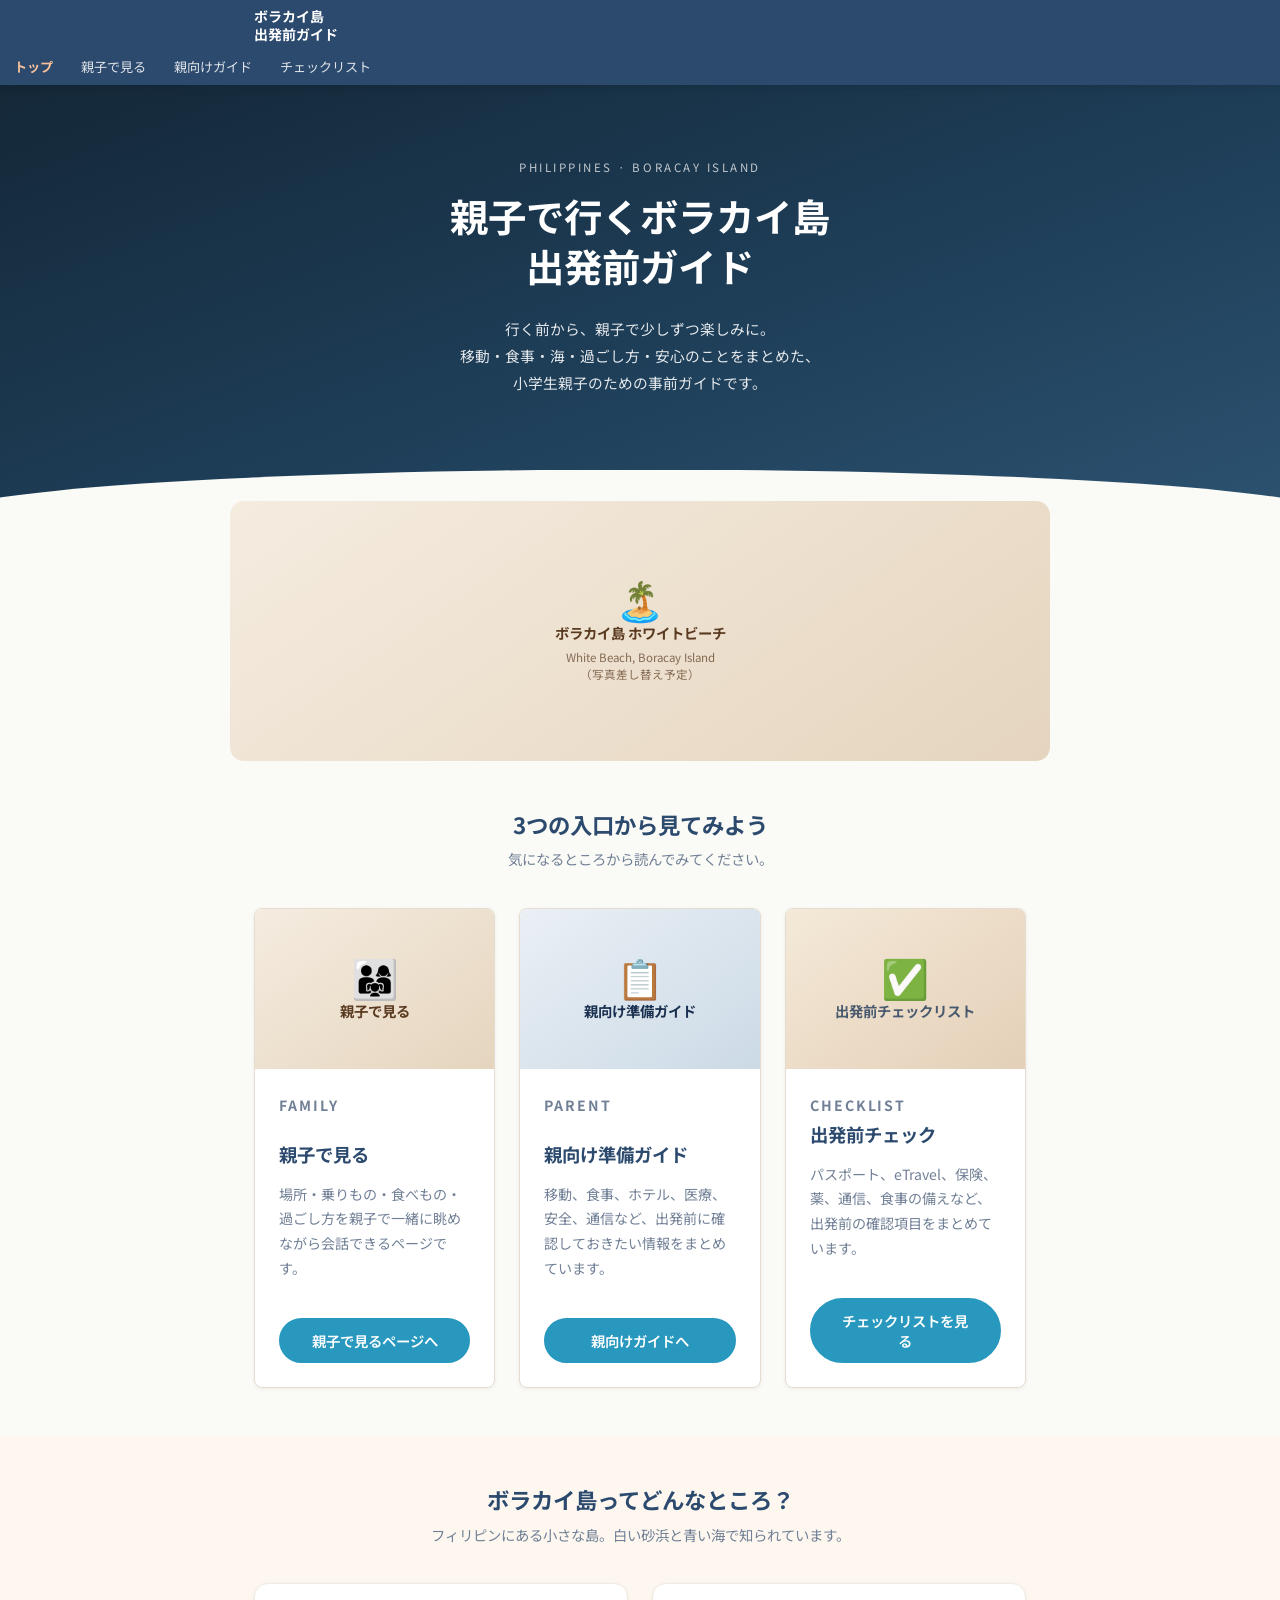
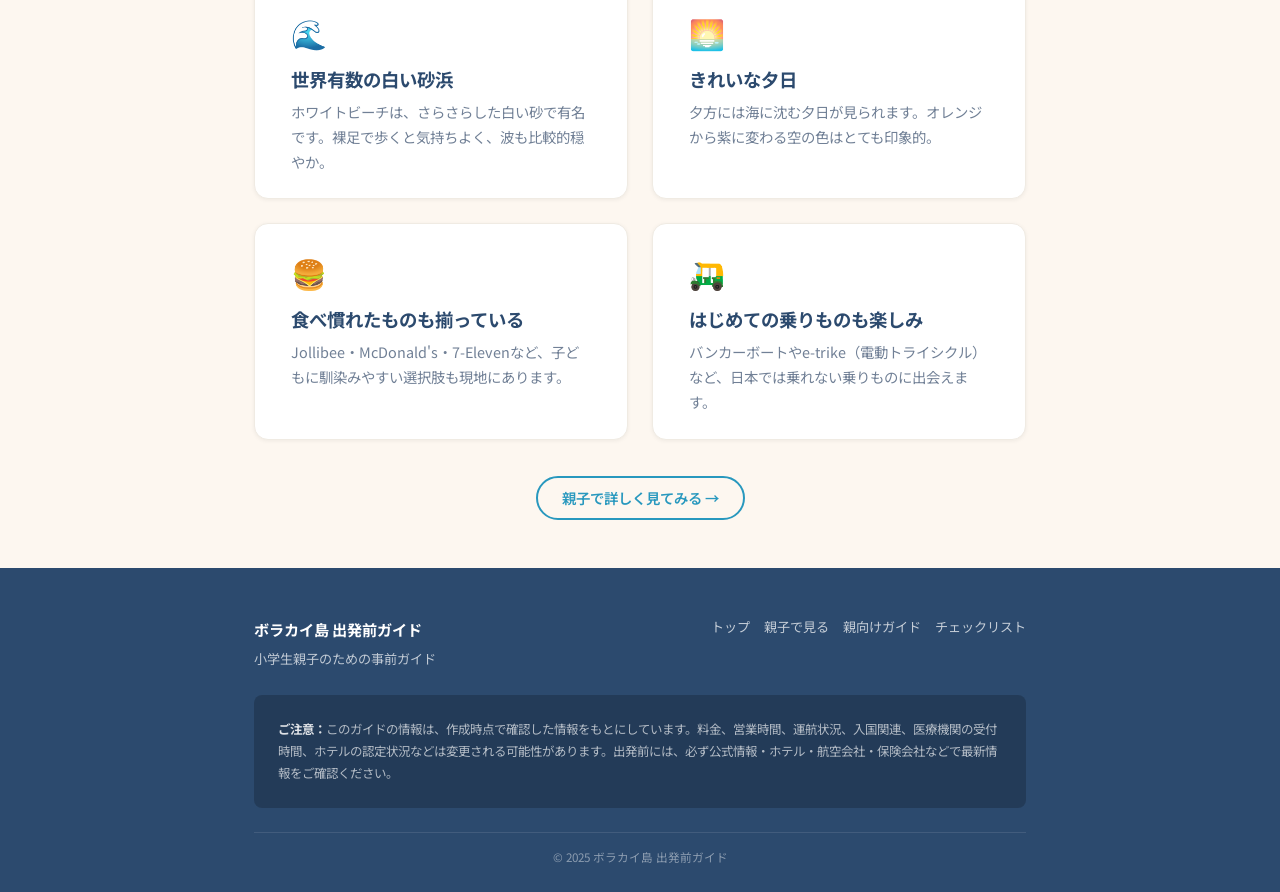
==== renkei/index.html @ a68156aa "Add files via upload" ====
<!DOCTYPE html>
<html lang="ja">
<head>
  <meta charset="UTF-8">
  <meta name="viewport" content="width=device-width, initial-scale=1.0">
  <title>親子で行くボラカイ島 出発前ガイド</title>
  <meta name="description" content="小学生親子のためのボラカイ島出発前ガイド。移動・食事・海・過ごし方・安心のことをまとめました。">
  <link rel="preconnect" href="https://fonts.googleapis.com">
  <link rel="preconnect" href="https://fonts.gstatic.com" crossorigin>
  <link href="https://fonts.googleapis.com/css2?family=Noto+Sans+JP:wght@400;500;700&display=swap" rel="stylesheet">
  <link rel="stylesheet" href="assets/css/style.css">
</head>
<body>

<header class="site-header">
  <div class="container">
    <a href="index.html" class="site-logo">ボラカイ島<br>出発前ガイド</a>
    <button class="nav-toggle" id="navToggle" aria-label="メニューを開く">
      <span></span><span></span><span></span>
    </button>
  </div>
  <nav class="site-nav" id="siteNav">
    <ul>
      <li><a href="index.html">トップ</a></li>
      <li><a href="family-guide.html">親子で見る</a></li>
      <li><a href="parent-guide.html">親向けガイド</a></li>
      <li><a href="checklist.html">チェックリスト</a></li>
    </ul>
  </nav>
</header>

<!-- ヒーロー -->
<section class="hero">
  <div class="container">
    <p class="hero-label">Philippines · Boracay Island</p>
    <h1>親子で行くボラカイ島<br>出発前ガイド</h1>
    <p class="hero-sub">
      行く前から、親子で少しずつ楽しみに。<br>
      移動・食事・海・過ごし方・安心のことをまとめた、<br>
      小学生親子のための事前ガイドです。
    </p>
  </div>
</section>

<!-- ヒーロー画像 -->
<div style="background: var(--ivory); padding: 0 var(--sp-md);">
  <div class="container" style="padding: 0; margin-top: -16px;">
    <div class="img-ph img-ph-hero ph-beach" role="img" aria-label="ボラカイ島 ホワイトビーチの全景写真">
      <div class="img-ph-inner">
        <span class="img-ph-icon">🏝️</span>
        <span class="img-ph-name">ボラカイ島 ホワイトビーチ</span>
        <span class="img-ph-note">White Beach, Boracay Island<br>（写真差し替え予定）</span>
      </div>
    </div>
  </div>
</div>

<!-- 3つの入口 -->
<section class="section" style="background: var(--ivory);">
  <div class="container">
    <div style="text-align: center; margin-bottom: var(--sp-lg);">
      <h2 style="color: var(--navy);">3つの入口から見てみよう</h2>
      <p style="color: var(--text-light); font-size: 0.9rem; margin-top: 0.4rem;">気になるところから読んでみてください。</p>
    </div>

    <div class="card-grid grid-3">

      <article class="entry-card">
        <div class="entry-card-img">
          <div class="img-ph img-ph-card ph-beach" role="img" aria-label="親子で海を眺めるイメージ">
            <div class="img-ph-inner">
              <span class="img-ph-icon">👨‍👩‍👧</span>
              <span class="img-ph-name">親子で見る</span>
            </div>
          </div>
        </div>
        <div class="entry-card-body">
          <p class="entry-card-label">Family</p>
          <h2>親子で見る</h2>
          <p>場所・乗りもの・食べもの・過ごし方を親子で一緒に眺めながら会話できるページです。</p>
          <a href="family-guide.html" class="btn btn-primary mt-md">親子で見るページへ</a>
        </div>
      </article>

      <article class="entry-card">
        <div class="entry-card-img">
          <div class="img-ph img-ph-card ph-hotel" role="img" aria-label="準備をする親のイメージ">
            <div class="img-ph-inner">
              <span class="img-ph-icon">📋</span>
              <span class="img-ph-name">親向け準備ガイド</span>
            </div>
          </div>
        </div>
        <div class="entry-card-body">
          <p class="entry-card-label">Parent</p>
          <h2>親向け準備ガイド</h2>
          <p>移動、食事、ホテル、医療、安全、通信など、出発前に確認しておきたい情報をまとめています。</p>
          <a href="parent-guide.html" class="btn btn-primary mt-md">親向けガイドへ</a>
        </div>
      </article>

      <article class="entry-card">
        <div class="entry-card-img">
          <div class="img-ph img-ph-card ph-neutral" role="img" aria-label="チェックリストのイメージ">
            <div class="img-ph-inner">
              <span class="img-ph-icon">✅</span>
              <span class="img-ph-name">出発前チェックリスト</span>
            </div>
          </div>
        </div>
        <div class="entry-card-body">
          <p class="entry-card-label">Checklist</p>
          <h2>出発前チェック</h2>
          <p>パスポート、eTravel、保険、薬、通信、食事の備えなど、出発前の確認項目をまとめています。</p>
          <a href="checklist.html" class="btn btn-primary mt-md">チェックリストを見る</a>
        </div>
      </article>

    </div>
  </div>
</section>

<!-- ボラカイ島について -->
<section class="section" style="background: var(--sand-light);">
  <div class="container">
    <div style="text-align: center; margin-bottom: var(--sp-lg);">
      <h2 style="color: var(--navy);">ボラカイ島ってどんなところ？</h2>
      <p style="color: var(--text-light); font-size: 0.9rem; margin-top: 0.4rem;">フィリピンにある小さな島。白い砂浜と青い海で知られています。</p>
    </div>

    <div class="card-grid grid-2">
      <div class="info-card">
        <span style="font-size:1.8rem; margin-bottom:0.5rem; display:block;">🌊</span>
        <h3>世界有数の白い砂浜</h3>
        <p>ホワイトビーチは、さらさらした白い砂で有名です。裸足で歩くと気持ちよく、波も比較的穏やか。</p>
      </div>
      <div class="info-card">
        <span style="font-size:1.8rem; margin-bottom:0.5rem; display:block;">🌅</span>
        <h3>きれいな夕日</h3>
        <p>夕方には海に沈む夕日が見られます。オレンジから紫に変わる空の色はとても印象的。</p>
      </div>
      <div class="info-card">
        <span style="font-size:1.8rem; margin-bottom:0.5rem; display:block;">🍔</span>
        <h3>食べ慣れたものも揃っている</h3>
        <p>Jollibee・McDonald's・7-Elevenなど、子どもに馴染みやすい選択肢も現地にあります。</p>
      </div>
      <div class="info-card">
        <span style="font-size:1.8rem; margin-bottom:0.5rem; display:block;">🛺</span>
        <h3>はじめての乗りものも楽しみ</h3>
        <p>バンカーボートやe-trike（電動トライシクル）など、日本では乗れない乗りものに出会えます。</p>
      </div>
    </div>

    <div class="text-center mt-lg">
      <a href="family-guide.html" class="btn btn-outline">親子で詳しく見てみる →</a>
    </div>
  </div>
</section>

<footer class="site-footer">
  <div class="container">
    <div class="footer-inner">
      <div>
        <p class="footer-logo">ボラカイ島 出発前ガイド</p>
        <p>小学生親子のための事前ガイド</p>
      </div>
      <nav class="footer-nav">
        <ul>
          <li><a href="index.html">トップ</a></li>
          <li><a href="family-guide.html">親子で見る</a></li>
          <li><a href="parent-guide.html">親向けガイド</a></li>
          <li><a href="checklist.html">チェックリスト</a></li>
        </ul>
      </nav>
    </div>
    <div class="footer-notice">
      <strong>ご注意：</strong>このガイドの情報は、作成時点で確認した情報をもとにしています。料金、営業時間、運航状況、入国関連、医療機関の受付時間、ホテルの認定状況などは変更される可能性があります。出発前には、必ず公式情報・ホテル・航空会社・保険会社などで最新情報をご確認ください。
    </div>
    <div class="footer-copyright"><p>&copy; 2025 ボラカイ島 出発前ガイド</p></div>
  </div>
</footer>

<button class="back-to-top" id="backToTop" aria-label="ページの先頭へ戻る">↑</button>
<script src="assets/js/main.js"></script>
</body>
</html>
---- renkei/assets/css/style.css ----
/* ===========================
   CSS Variables
=========================== */
:root {
  --white: #ffffff;
  --ivory: #fafaf6;
  --sand-light: #fdf7f0;
  --sand: #f4e9d8;
  --sand-dark: #e4d0b8;

  /* Ocean & Sky */
  --sky-pale: #eef8fc;
  --sky: #d4edf8;
  --ocean-pale: #c6e6f5;
  --ocean-light: #58b5d4;
  --ocean: #2898be;
  --ocean-deep: #1778a0;

  /* Navy — text / small accents only */
  --navy: #2c4a6e;
  --navy-mid: #3d6090;

  /* Sunset */
  --sunset-pale: #fef5ed;
  --sunset-light: #f8c09a;
  --sunset: #e8895a;
  --sunset-deep: #c96e3a;

  /* Text */
  --text: #1e2c3a;
  --text-mid: #4a5a6e;
  --text-light: #718096;
  --text-muted: #a0adb8;
  --border: #e6ddd0;
  --border-light: #f0ebe3;

  --font: 'Noto Sans JP', 'Hiragino Kaku Gothic ProN', 'Yu Gothic', sans-serif;

  --sp-xs: 0.4rem;
  --sp-sm: 0.875rem;
  --sp-md: 1.5rem;
  --sp-lg: 2.25rem;
  --sp-xl: 3rem;
  --sp-xxl: 4.5rem;

  --r-sm: 8px;
  --r-md: 14px;
  --r-lg: 22px;
  --r-xl: 32px;

  --sh-xs: 0 1px 4px rgba(0,0,0,0.06);
  --sh-sm: 0 2px 12px rgba(0,0,0,0.08);
  --sh-md: 0 4px 22px rgba(0,0,0,0.10);
  --sh-lg: 0 8px 32px rgba(0,0,0,0.12);

  --max: 820px;

  /* ── 旧変数名との互換エイリアス ── */
  --color-navy: var(--navy);
  --color-ocean: var(--ocean);
  --color-text-light: var(--text-light);
  --color-text-muted: var(--text-muted);
  --space-xs: var(--sp-xs);
  --space-sm: var(--sp-sm);
  --space-md: var(--sp-md);
  --space-lg: var(--sp-lg);
  --space-xl: var(--sp-xl);
  --space-xxl: var(--sp-xxl);
}

/* ===========================
   Reset & Base
=========================== */
*, *::before, *::after { box-sizing: border-box; margin: 0; padding: 0; }
html { scroll-behavior: smooth; }
body {
  font-family: var(--font);
  font-size: 16px;
  line-height: 1.75;
  color: var(--text);
  background: var(--ivory);
  -webkit-text-size-adjust: 100%;
}
img { max-width: 100%; height: auto; display: block; }
a { color: var(--ocean); text-decoration: none; }
a:hover { color: var(--navy); text-decoration: underline; }
ul { list-style: none; }
h1, h2, h3, h4 { line-height: 1.4; font-weight: 700; }
h1 { font-size: 1.8rem; }
h2 { font-size: 1.4rem; }
h3 { font-size: 1.15rem; }
h4 { font-size: 1rem; }
p { margin-bottom: var(--sp-sm); }
p:last-child { margin-bottom: 0; }

/* ===========================
   Layout
=========================== */
.container { max-width: var(--max); margin: 0 auto; padding: 0 var(--sp-md); }
.section { padding: var(--sp-xl) 0; }

/* ===========================
   Header / Nav
=========================== */
.site-header {
  background: var(--navy);
  position: sticky;
  top: 0;
  z-index: 100;
  box-shadow: 0 2px 10px rgba(0,0,0,0.12);
}
.site-header .container {
  display: flex;
  align-items: center;
  justify-content: space-between;
  padding-top: 0.45rem;
  padding-bottom: 0.45rem;
}
.site-logo {
  font-size: 0.875rem;
  font-weight: 700;
  color: var(--white);
  line-height: 1.3;
}
.site-logo:hover { color: var(--sunset-light); text-decoration: none; }

.nav-toggle {
  display: flex;
  flex-direction: column;
  gap: 5px;
  cursor: pointer;
  padding: 4px;
  background: none;
  border: none;
}
.nav-toggle span {
  display: block;
  width: 24px;
  height: 2px;
  background: var(--white);
  transition: all 0.3s;
}
.nav-toggle.active span:nth-child(1) { transform: translateY(7px) rotate(45deg); }
.nav-toggle.active span:nth-child(2) { opacity: 0; }
.nav-toggle.active span:nth-child(3) { transform: translateY(-7px) rotate(-45deg); }

.site-nav { display: none; background: var(--navy); border-top: 1px solid rgba(255,255,255,0.1); }
.site-nav.open { display: block; }
.site-nav ul { padding: 0.5rem 0; }
.site-nav a {
  display: block;
  color: rgba(255,255,255,0.85);
  padding: 0.75rem var(--sp-md);
  font-size: 0.95rem;
  border-bottom: 1px solid rgba(255,255,255,0.06);
  transition: background 0.2s;
}
.site-nav a:hover { background: rgba(255,255,255,0.1); color: var(--white); text-decoration: none; }
.site-nav a.current { color: var(--sunset-light); font-weight: 700; }

@media (min-width: 768px) {
  .nav-toggle { display: none; }
  .site-nav { display: block; border-top: none; background: none; }
  .site-nav ul { display: flex; padding: 0; }
  .site-nav a { padding: 0.35rem var(--sp-sm); border-bottom: none; font-size: 0.82rem; }
}

/* ===========================
   Hero (index)
=========================== */
.hero {
  background: linear-gradient(160deg, #142838 0%, #1e3e58 55%, #2c5270 100%);
  color: var(--white);
  padding: var(--sp-xxl) 0 calc(var(--sp-xxl) + 36px);
  text-align: center;
  position: relative;
  overflow: hidden;
}
.hero::after {
  content: '';
  position: absolute;
  bottom: -1px; left: 0; right: 0;
  height: 48px;
  background: var(--ivory);
  clip-path: ellipse(55% 100% at 50% 100%);
}
.hero-label {
  font-size: 0.72rem;
  letter-spacing: 0.22em;
  opacity: 0.72;
  margin-bottom: var(--sp-sm);
  text-transform: uppercase;
}
.hero h1 { font-size: 1.9rem; margin-bottom: var(--sp-md); line-height: 1.3; }
.hero-sub {
  font-size: 0.92rem;
  opacity: 0.88;
  max-width: 460px;
  margin: 0 auto;
  line-height: 1.85;
}
@media (min-width: 600px) {
  .hero h1 { font-size: 2.4rem; }
  .hero { padding-bottom: calc(var(--sp-xxl) + 48px); }
}

/* ===========================
   Page Hero (inner pages)
=========================== */
.page-hero {
  background: linear-gradient(160deg, #142838 0%, #1e3a54 100%);
  color: var(--white);
  padding: var(--sp-xl) 0 var(--sp-lg);
  text-align: center;
}
.page-hero .breadcrumb {
  font-size: 0.78rem;
  opacity: 0.72;
  margin-bottom: var(--sp-sm);
}
.page-hero .breadcrumb a { color: rgba(255,255,255,0.8); }
.page-hero .breadcrumb a:hover { color: var(--white); text-decoration: none; }
.page-hero .breadcrumb span { margin: 0 0.4rem; }
.page-hero h1 { font-size: 1.55rem; }
.page-hero p { font-size: 0.88rem; opacity: 0.83; margin-top: 0.5rem; }
@media (min-width: 600px) { .page-hero h1 { font-size: 1.9rem; } }

/* ===========================
   Image Placeholders
=========================== */
.img-ph {
  display: flex;
  align-items: center;
  justify-content: center;
  text-align: center;
  border-radius: var(--r-md);
  overflow: hidden;
  width: 100%;
  position: relative;
}
.img-ph-inner {
  display: flex;
  flex-direction: column;
  align-items: center;
  padding: var(--sp-md);
  gap: 0.4rem;
}
.img-ph-icon { font-size: 2.4rem; line-height: 1; display: block; }
.img-ph-name {
  font-size: 0.9rem;
  font-weight: 700;
  line-height: 1.3;
}
.img-ph-note { font-size: 0.72rem; opacity: 0.7; line-height: 1.4; }

/* Size variants */
.img-ph-hero { min-height: 260px; }
.img-ph-scene { min-height: 240px; }
.img-ph-location { min-height: 200px; border-radius: 0; }
.img-ph-food { min-height: 140px; border-radius: 0; }
.img-ph-transport { min-height: 180px; border-radius: 0; }
.img-ph-thumb { min-height: 130px; }
.img-ph-card { min-height: 160px; border-radius: 0; }

/* Scene-specific gradients (muted/desaturated) */
.ph-sky   { background: linear-gradient(145deg, #e8f1f7 0%, #ccdde8 100%); color: #2a4a60; }
.ph-beach { background: linear-gradient(145deg, #f5ece0 0%, #e5d5be 100%); color: #5a3a20; }
.ph-ocean { background: linear-gradient(145deg, #d0e6ef 0%, #a8c8d8 100%); color: #1a3a50; }
.ph-sunset{ background: linear-gradient(145deg, #f5e8d5 0%, #e0c8a8 100%); color: #5a3820; }
.ph-food  { background: linear-gradient(145deg, #f5eee3 0%, #ead8c0 100%); color: #5a3820; }
.ph-pool  { background: linear-gradient(145deg, #d8ecef 0%, #aaccd8 100%); color: #1a3848; }
.ph-shop  { background: linear-gradient(145deg, #f2ece4 0%, #e0d4c4 100%); color: #3a3020; }
.ph-hotel { background: linear-gradient(145deg, #eaf0f5 0%, #ccdae6 100%); color: #1a3050; }
.ph-rain  { background: linear-gradient(145deg, #e4ecf4 0%, #c8d8e8 100%); color: #1a2e48; }
.ph-sand  { background: linear-gradient(145deg, #f5ece0 0%, #e0d0b8 100%); color: #4a3820; }
.ph-neutral { background: linear-gradient(145deg, var(--sand) 0%, var(--sand-dark) 100%); color: var(--text-mid); }

/* ===========================
   Buttons
=========================== */
.btn {
  display: inline-block;
  padding: 0.65rem 1.5rem;
  border-radius: 50px;
  font-size: 0.9rem;
  font-weight: 600;
  font-family: var(--font);
  cursor: pointer;
  transition: all 0.2s;
  text-decoration: none;
  border: 2px solid transparent;
  line-height: 1.4;
  text-align: center;
}
.btn-primary { background: var(--ocean); color: var(--white); border-color: var(--ocean); }
.btn-primary:hover { background: var(--ocean-deep); border-color: var(--ocean-deep); color: var(--white); text-decoration: none; }
.btn-secondary { background: var(--white); color: var(--navy); border-color: var(--navy); }
.btn-secondary:hover { background: var(--navy); color: var(--white); text-decoration: none; }
.btn-sunset { background: var(--sunset); color: var(--white); border-color: var(--sunset); }
.btn-sunset:hover { background: var(--sunset-deep); border-color: var(--sunset-deep); color: var(--white); text-decoration: none; }
.btn-outline { background: transparent; color: var(--ocean); border-color: var(--ocean); }
.btn-outline:hover { background: var(--ocean); color: var(--white); text-decoration: none; }
.btn-sm { padding: 0.4rem 1rem; font-size: 0.8rem; }
.btn-lg { padding: 0.9rem 2rem; font-size: 1rem; }
.btn-block { display: block; width: 100%; }
.mt-md { margin-top: var(--sp-md); }
.mt-sm { margin-top: var(--sp-sm); }
.mt-lg { margin-top: var(--sp-lg); }

/* ===========================
   Entry Cards (index.html)
=========================== */
.card-grid { display: grid; grid-template-columns: 1fr; gap: var(--sp-md); }
@media (min-width: 580px) {
  .card-grid.grid-3 { grid-template-columns: repeat(3, 1fr); }
  .card-grid.grid-2 { grid-template-columns: repeat(2, 1fr); }
}

.entry-card {
  background: var(--white);
  border-radius: var(--r-sm);
  overflow: hidden;
  box-shadow: var(--sh-xs);
  border: 1px solid var(--border);
  display: flex;
  flex-direction: column;
  transition: box-shadow 0.2s;
}
.entry-card:hover { box-shadow: var(--sh-sm); }
.entry-card-img { height: 160px; overflow: hidden; }
.entry-card-body { padding: var(--sp-md); flex: 1; display: flex; flex-direction: column; }
.entry-card-label {
  font-size: 0.68rem;
  font-weight: 700;
  letter-spacing: 0.14em;
  text-transform: uppercase;
  color: var(--text-muted);
  margin-bottom: 0.3rem;
}
.entry-card h2 { color: var(--navy); margin-bottom: var(--sp-sm); font-size: 1.15rem; }
.entry-card p { color: var(--text-light); font-size: 0.88rem; flex: 1; }

/* Info card (plain) */
.info-card {
  background: var(--white);
  border-radius: var(--r-md);
  padding: var(--sp-md) var(--sp-lg);
  box-shadow: var(--sh-xs);
  border: 1px solid var(--border-light);
  display: flex;
  flex-direction: column;
}
.info-card h3 { color: var(--navy); margin-bottom: var(--sp-xs); }
.info-card p { color: var(--text-light); font-size: 0.9rem; flex: 1; }

/* ===========================
   Scene Sections (family-guide)
=========================== */
.scene { padding: var(--sp-xl) 0; }
.scene-white { background: var(--white); }
.scene-ivory { background: var(--ivory); }
.scene-sand { background: #faf4ec; }
.scene-sky { background: #f4f8fb; }

.scene-label {
  display: inline-block;
  font-size: 0.65rem;
  font-weight: 700;
  letter-spacing: 0.16em;
  text-transform: uppercase;
  color: var(--text-muted);
  margin-bottom: 0.4rem;
}
.scene h2 {
  color: var(--navy);
  font-size: 1.4rem;
  margin-bottom: var(--sp-sm);
}
.scene-intro {
  font-size: 0.93rem;
  color: var(--text-mid);
  margin-bottom: var(--sp-lg);
  line-height: 1.75;
}

/* ===========================
   Talk Note (conversation prompt)
=========================== */
.speech-bubble {
  background: var(--sand-light);
  border: 1px solid var(--border);
  border-left: 3px solid var(--sand-dark);
  border-radius: 0 var(--r-sm) var(--r-sm) 0;
  padding: var(--sp-sm) var(--sp-md);
  margin: var(--sp-md) 0 0;
}
.speech-bubble::before {
  content: '親子で話してみよう';
  display: block;
  font-size: 0.62rem;
  font-weight: 700;
  letter-spacing: 0.12em;
  color: var(--text-muted);
  margin-bottom: 0.5rem;
}
.speech-bubble p {
  font-size: 0.92rem;
  font-weight: 500;
  color: var(--navy);
  margin-bottom: 0.3rem;
  line-height: 1.65;
}
.speech-bubble p:last-child { margin-bottom: 0; }

/* ===========================
   Journey Steps
=========================== */
.journey-grid {
  display: grid;
  grid-template-columns: 1fr;
  gap: var(--sp-sm);
  margin: var(--sp-md) 0;
}
@media (min-width: 600px) {
  .journey-grid { grid-template-columns: repeat(2, 1fr); }
}

.journey-card {
  background: var(--white);
  border-radius: var(--r-sm);
  overflow: hidden;
  box-shadow: none;
  border: 1px solid var(--border);
}
.journey-card-img { width: 100%; height: 160px; overflow: hidden; }

.journey-card-body {
  padding: var(--sp-sm) var(--sp-md);
  display: flex;
  align-items: flex-start;
  gap: var(--sp-sm);
}
.journey-num {
  width: 26px;
  height: 26px;
  background: var(--navy);
  color: var(--white);
  border-radius: 4px;
  font-size: 0.78rem;
  font-weight: 700;
  display: flex;
  align-items: center;
  justify-content: center;
  flex-shrink: 0;
  margin-top: 2px;
  letter-spacing: 0.02em;
}
.journey-card-body h4 { color: var(--navy); font-size: 0.95rem; margin-bottom: 0.2rem; }
.journey-card-body .en-name {
  font-size: 0.7rem;
  color: var(--text-muted);
  font-weight: 600;
  letter-spacing: 0.06em;
  margin-bottom: 0.2rem;
  display: block;
  text-transform: uppercase;
}
.journey-card-body p { font-size: 0.82rem; color: var(--text-light); margin: 0; }

/* Legacy journey steps (parent guide) */
.journey-steps { display: flex; flex-direction: column; gap: 0; margin: var(--sp-md) 0; }
.journey-step {
  display: flex;
  gap: var(--sp-sm);
  align-items: flex-start;
  padding-bottom: var(--sp-sm);
  position: relative;
}
.journey-step:not(:last-child)::after {
  content: '';
  position: absolute;
  left: 20px;
  top: 44px;
  bottom: 0;
  width: 2px;
  background: var(--sky);
}
.journey-step-icon {
  width: 42px; height: 42px;
  background: var(--ocean);
  border-radius: 50%;
  display: flex; align-items: center; justify-content: center;
  font-size: 1.15rem;
  flex-shrink: 0;
  position: relative; z-index: 1;
}
.journey-step-body h4 { color: var(--navy); font-size: 0.95rem; margin-bottom: 0.2rem; }
.journey-step-body p { font-size: 0.83rem; color: var(--text-light); margin: 0; }

/* ===========================
   Location Cards
=========================== */
.location-card-grid {
  display: grid;
  grid-template-columns: 1fr;
  gap: var(--sp-md);
  margin: var(--sp-md) 0;
}
@media (min-width: 580px) {
  .location-card-grid.grid-3 { grid-template-columns: repeat(3, 1fr); }
  .location-card-grid.grid-2 { grid-template-columns: repeat(2, 1fr); }
}

.location-card {
  background: var(--white);
  border-radius: var(--r-sm);
  overflow: hidden;
  box-shadow: none;
  border: 1px solid var(--border);
}
.location-card-img { width: 100%; height: 200px; overflow: hidden; }
.location-card-body { padding: var(--sp-sm) var(--sp-md); }
.location-type {
  font-size: 0.65rem;
  font-weight: 700;
  text-transform: uppercase;
  letter-spacing: 0.14em;
  color: var(--text-muted);
  margin-bottom: 0.3rem;
  display: block;
}
.location-en {
  font-size: 0.78rem;
  color: var(--text-muted);
  font-weight: 500;
  margin-bottom: 0.25rem;
}
.location-card h3 { font-size: 1.1rem; color: var(--navy); margin-bottom: 0.4rem; }
.location-card p { font-size: 0.83rem; color: var(--text-light); margin: 0; line-height: 1.55; }

/* ===========================
   Food Cards
=========================== */
.food-card-grid {
  display: grid;
  grid-template-columns: repeat(2, 1fr);
  gap: var(--sp-sm);
  margin: var(--sp-md) 0;
}
@media (min-width: 500px) { .food-card-grid { grid-template-columns: repeat(3, 1fr); } }
@media (min-width: 700px) { .food-card-grid.grid-4 { grid-template-columns: repeat(4, 1fr); } }

.food-card {
  background: var(--white);
  border-radius: var(--r-sm);
  overflow: hidden;
  box-shadow: none;
  border: 1px solid var(--border);
}
.food-card-img { width: 100%; height: 130px; overflow: hidden; }
.food-card-body { padding: 0.6rem var(--sp-sm); }
.food-card h4 { font-size: 0.9rem; color: var(--navy); margin-bottom: 0.15rem; line-height: 1.3; }
.food-card .food-en { font-size: 0.72rem; color: var(--text-muted); }
.food-card p { font-size: 0.78rem; color: var(--text-light); margin: 0.2rem 0 0; }

/* ===========================
   Transport Cards
=========================== */
.transport-card-grid {
  display: grid;
  grid-template-columns: 1fr;
  gap: var(--sp-sm);
  margin: var(--sp-md) 0;
}
@media (min-width: 500px) { .transport-card-grid { grid-template-columns: repeat(2, 1fr); } }

.transport-card {
  background: var(--white);
  border-radius: var(--r-sm);
  overflow: hidden;
  box-shadow: none;
  border: 1px solid var(--border);
  display: flex;
}
.transport-card-img { width: 130px; flex-shrink: 0; overflow: hidden; }
.transport-card-img .img-ph { height: 100%; min-height: 120px; border-radius: 0; }
.transport-card-body { padding: var(--sp-sm) var(--sp-md); display: flex; flex-direction: column; justify-content: center; }
.transport-card h4 { font-size: 0.95rem; color: var(--navy); margin-bottom: 0.25rem; }
.transport-card .transport-en { font-size: 0.68rem; color: var(--text-muted); font-weight: 700; letter-spacing: 0.08em; text-transform: uppercase; margin-bottom: 0.25rem; }
.transport-card p { font-size: 0.82rem; color: var(--text-light); margin: 0; }

/* ===========================
   Discovery Grid
=========================== */
.find-grid {
  display: grid;
  grid-template-columns: repeat(2, 1fr);
  gap: var(--sp-sm);
  margin: var(--sp-md) 0;
}
@media (min-width: 400px) { .find-grid { grid-template-columns: repeat(3, 1fr); } }
@media (min-width: 600px) { .find-grid { grid-template-columns: repeat(4, 1fr); } }

.find-item {
  background: var(--white);
  border: 1px solid var(--border);
  border-radius: var(--r-sm);
  padding: var(--sp-sm) var(--sp-xs);
  text-align: center;
  font-size: 0.82rem;
  color: var(--navy);
  font-weight: 500;
  transition: border-color 0.2s;
}
.find-item:hover { border-color: var(--sand-dark); }
.find-item-icon { font-size: 1.5rem; margin-bottom: 0.25rem; display: block; }
.find-item-name { display: block; line-height: 1.4; }
.find-item-en { display: block; font-size: 0.65rem; color: var(--text-muted); margin-top: 0.1rem; }

/* ===========================
   Bullet & Check Lists
=========================== */
.bullet-list { margin: var(--sp-sm) 0; }
.bullet-list li {
  padding: 0.3rem 0 0.3rem 1.4rem;
  position: relative;
  font-size: 0.93rem;
  color: var(--text);
}
.bullet-list li::before { content: '–'; color: var(--sand-dark); position: absolute; left: 0; font-weight: 500; }

.check-list { margin: var(--sp-sm) 0; }
.check-list li {
  padding: 0.3rem 0 0.3rem 1.5rem;
  position: relative;
  font-size: 0.88rem;
  color: var(--text);
  border-bottom: 1px solid var(--border-light);
}
.check-list li:last-child { border-bottom: none; }
.check-list li::before { content: '→'; color: var(--text-muted); position: absolute; left: 0; font-size: 0.8rem; }

/* ===========================
   Accordion
=========================== */
.accordion {
  border: 1px solid var(--border);
  border-radius: var(--r-md);
  overflow: hidden;
  margin-bottom: var(--sp-sm);
  box-shadow: var(--sh-xs);
}
.accordion-header {
  display: flex;
  align-items: center;
  justify-content: space-between;
  padding: var(--sp-md);
  background: var(--white);
  cursor: pointer;
  user-select: none;
  border: none;
  width: 100%;
  text-align: left;
  font-family: var(--font);
  gap: var(--sp-sm);
  transition: background 0.2s;
}
.accordion-header:hover { background: var(--sand-light); }
.accordion-header.open { background: var(--sky-pale); border-bottom: 1px solid var(--border); }
.accordion-header-left { display: flex; align-items: center; gap: var(--sp-sm); flex: 1; }
.accordion-icon { font-size: 1.25rem; flex-shrink: 0; }
.accordion-title { font-size: 0.97rem; font-weight: 700; color: var(--navy); line-height: 1.4; }
.accordion-subtitle { font-size: 0.78rem; color: var(--text-muted); margin-top: 0.2rem; }
.accordion-arrow { font-size: 0.75rem; color: var(--text-muted); transition: transform 0.3s; flex-shrink: 0; }
.accordion-header.open .accordion-arrow { transform: rotate(180deg); }
.accordion-body { display: none; padding: var(--sp-md); background: var(--white); }
.accordion-body.open { display: block; }

/* ===========================
   Comparison Table
=========================== */
.table-scroll {
  overflow-x: auto;
  -webkit-overflow-scrolling: touch;
  margin: var(--sp-md) 0;
  border-radius: var(--r-sm);
  border: 1px solid var(--border);
}
.compare-table { width: 100%; border-collapse: collapse; font-size: 0.85rem; min-width: 480px; }
.compare-table th {
  background: var(--navy);
  color: var(--white);
  padding: 0.7rem var(--sp-sm);
  text-align: left;
  font-size: 0.8rem;
  font-weight: 600;
}
.compare-table td {
  padding: 0.7rem var(--sp-sm);
  border-bottom: 1px solid var(--border);
  vertical-align: top;
  line-height: 1.55;
}
.compare-table tr:last-child td { border-bottom: none; }
.compare-table tr:nth-child(even) td { background: var(--ivory); }
.compare-table .label-cell { font-weight: 600; color: var(--navy); white-space: nowrap; font-size: 0.8rem; }

.tag { display: inline-block; padding: 0.18rem 0.55rem; border-radius: 50px; font-size: 0.7rem; font-weight: 700; }
.tag-good { background: #e8f5e9; color: #2e7d32; }
.tag-caution { background: #fff8e1; color: #e65100; }
.tag-note { background: var(--sky-pale); color: var(--ocean); }

/* ===========================
   Note / Info Boxes
=========================== */
.note-box {
  background: var(--ivory);
  border: 1px solid var(--border);
  border-radius: var(--r-sm);
  padding: var(--sp-md);
  font-size: 0.85rem;
  color: var(--text-light);
  margin: var(--sp-md) 0;
  line-height: 1.75;
}
.note-box .note-label {
  font-weight: 700;
  color: var(--navy);
  margin-bottom: 0.4rem;
  font-size: 0.78rem;
  letter-spacing: 0.05em;
  display: block;
}
.caution-box {
  background: #fff8e1;
  border: 1px solid #ffe082;
  border-radius: var(--r-sm);
  padding: var(--sp-md);
  font-size: 0.85rem;
  color: #5d4037;
  margin: var(--sp-md) 0;
  line-height: 1.75;
}
.info-box {
  background: var(--sky-pale);
  border: 1px solid var(--sky);
  border-radius: var(--r-sm);
  padding: var(--sp-md);
  font-size: 0.85rem;
  color: var(--navy);
  margin: var(--sp-md) 0;
  line-height: 1.75;
}
.label-confirm {
  display: inline-block;
  background: #fff8e1;
  border: 1px solid #ffe082;
  border-radius: 4px;
  padding: 0.12rem 0.45rem;
  font-size: 0.68rem;
  font-weight: 700;
  color: #e65100;
  margin-right: 0.3rem;
  vertical-align: middle;
}

/* ===========================
   Emergency Card
=========================== */
.emergency-card {
  background: var(--navy);
  color: var(--white);
  border-radius: var(--r-md);
  padding: var(--sp-lg);
  margin: var(--sp-md) 0;
}
.emergency-card-title {
  font-size: 0.8rem;
  font-weight: 700;
  color: var(--sunset-light);
  text-transform: uppercase;
  letter-spacing: 0.12em;
  margin-bottom: var(--sp-md);
}
.emergency-group { margin-bottom: var(--sp-md); }
.emergency-group-label {
  font-size: 0.72rem;
  color: rgba(255,255,255,0.6);
  text-transform: uppercase;
  letter-spacing: 0.1em;
  margin-bottom: 0.5rem;
  font-weight: 700;
}
.emergency-item {
  display: flex;
  justify-content: space-between;
  align-items: flex-start;
  padding: 0.55rem 0;
  border-bottom: 1px solid rgba(255,255,255,0.1);
  gap: var(--sp-sm);
  font-size: 0.88rem;
}
.emergency-item:last-child { border-bottom: none; }
.emergency-item-label { color: rgba(255,255,255,0.72); font-size: 0.82rem; flex: 1; }
.emergency-item-value { font-weight: 700; color: var(--white); text-align: right; font-size: 0.9rem; }
.emergency-note { font-size: 0.78rem; color: rgba(255,255,255,0.6); margin-top: var(--sp-sm); line-height: 1.65; }

/* ===========================
   Area Cards
=========================== */
.area-grid {
  display: grid;
  grid-template-columns: 1fr;
  gap: var(--sp-sm);
  margin: var(--sp-md) 0;
}
@media (min-width: 540px) { .area-grid { grid-template-columns: repeat(2, 1fr); } }
.area-card { background: var(--ivory); border: 1px solid var(--border); border-radius: var(--r-sm); padding: var(--sp-md); }
.area-tag { font-size: 0.68rem; color: var(--ocean); font-weight: 700; text-transform: uppercase; letter-spacing: 0.1em; margin-bottom: 0.3rem; display: block; }
.area-card h4 { color: var(--navy); margin-bottom: 0.4rem; font-size: 0.95rem; }
.area-card p { font-size: 0.83rem; color: var(--text-light); margin: 0; }

/* Packing grid */
.pack-grid { display: grid; grid-template-columns: repeat(2, 1fr); gap: 0.4rem; margin: var(--sp-sm) 0; }
@media (min-width: 500px) { .pack-grid { grid-template-columns: repeat(3, 1fr); } }
.pack-item {
  background: var(--ivory);
  border: 1px solid var(--border);
  border-radius: 6px;
  padding: 0.4rem 0.6rem;
  font-size: 0.8rem;
  color: var(--text);
  display: flex;
  align-items: center;
  gap: 0.35rem;
}

/* ===========================
   Checklist Page
=========================== */
.checklist-summary {
  background: var(--sky-pale);
  border: 1px solid var(--sky);
  border-radius: var(--r-md);
  padding: var(--sp-md) var(--sp-lg);
  display: flex;
  align-items: center;
  gap: var(--sp-md);
  margin-bottom: var(--sp-lg);
}
.checklist-summary-num { font-size: 2rem; font-weight: 700; color: var(--ocean); line-height: 1; }
.checklist-summary-label { font-size: 0.85rem; color: var(--text-light); line-height: 1.5; }
.progress-bar { height: 6px; background: var(--sand); border-radius: 3px; overflow: hidden; margin-top: 0.5rem; }
.progress-fill { height: 100%; background: var(--ocean); border-radius: 3px; transition: width 0.4s ease; width: 0%; }

.checklist-toolbar { display: flex; gap: var(--sp-sm); flex-wrap: wrap; margin-bottom: var(--sp-lg); align-items: center; }

.checklist-category {
  background: var(--white);
  border: 1px solid var(--border);
  border-radius: var(--r-md);
  overflow: hidden;
  margin-bottom: var(--sp-md);
  box-shadow: var(--sh-xs);
}
.checklist-cat-header {
  background: var(--ocean);
  color: var(--white);
  padding: 0.75rem var(--sp-md);
  display: flex;
  align-items: center;
  gap: var(--sp-sm);
}
.checklist-cat-header h3 { font-size: 0.93rem; font-weight: 700; flex: 1; }
.checklist-cat-icon { font-size: 1.05rem; }
.cat-progress { font-size: 0.78rem; opacity: 0.8; white-space: nowrap; }

.checklist-items { padding: 0 var(--sp-md); }
.checklist-item {
  display: flex;
  align-items: flex-start;
  gap: 0.75rem;
  padding: 0.75rem 0;
  border-bottom: 1px solid var(--border-light);
  cursor: pointer;
}
.checklist-item:last-child { border-bottom: none; }
.checklist-item input[type="checkbox"] {
  width: 20px;
  height: 20px;
  flex-shrink: 0;
  margin-top: 2px;
  cursor: pointer;
  accent-color: var(--ocean);
}
.checklist-item label { font-size: 0.9rem; color: var(--text); cursor: pointer; line-height: 1.55; flex: 1; }
.checklist-item.checked label { color: var(--text-muted); text-decoration: line-through; }

/* ===========================
   Sources
=========================== */
.sources-section { background: var(--sand-light); border-top: 1px solid var(--border); padding: var(--sp-xl) 0; }
.source-item { font-size: 0.8rem; color: var(--text-light); padding: 0.55rem 0; border-bottom: 1px solid var(--border); line-height: 1.6; }
.source-item:last-child { border-bottom: none; }
.source-item strong { color: var(--text); }
.source-item a { color: var(--ocean); word-break: break-all; font-size: 0.75rem; }

/* ===========================
   Footer
=========================== */
.site-footer {
  background: var(--navy);
  color: rgba(255,255,255,0.7);
  padding: var(--sp-xl) 0 var(--sp-md);
  font-size: 0.82rem;
}
.footer-inner { display: flex; flex-direction: column; gap: var(--sp-md); margin-bottom: var(--sp-md); }
@media (min-width: 580px) { .footer-inner { flex-direction: row; justify-content: space-between; align-items: flex-start; } }
.footer-logo { color: var(--white); font-weight: 700; font-size: 0.95rem; margin-bottom: 0.3rem; }
.footer-nav ul { display: flex; flex-wrap: wrap; gap: var(--sp-sm); }
.footer-nav a { color: rgba(255,255,255,0.72); font-size: 0.82rem; }
.footer-nav a:hover { color: var(--white); text-decoration: none; }
.footer-notice {
  background: rgba(0,0,0,0.2);
  border-radius: var(--r-sm);
  padding: var(--sp-md);
  font-size: 0.78rem;
  color: rgba(255,255,255,0.65);
  line-height: 1.75;
  margin-bottom: var(--sp-md);
}
.footer-notice strong { color: rgba(255,255,255,0.85); }
.footer-copyright {
  border-top: 1px solid rgba(255,255,255,0.1);
  padding-top: var(--sp-sm);
  text-align: center;
  font-size: 0.73rem;
  color: rgba(255,255,255,0.45);
}

/* ===========================
   Back to Top
=========================== */
.back-to-top {
  position: fixed;
  bottom: 1.5rem;
  right: 1.5rem;
  width: 44px;
  height: 44px;
  background: var(--navy);
  color: var(--white);
  border: none;
  border-radius: 50%;
  font-size: 1.1rem;
  cursor: pointer;
  opacity: 0;
  pointer-events: none;
  transition: opacity 0.3s;
  display: flex;
  align-items: center;
  justify-content: center;
  box-shadow: var(--sh-md);
  z-index: 50;
  font-family: sans-serif;
}
.back-to-top.visible { opacity: 1; pointer-events: auto; }
.back-to-top:hover { background: var(--ocean); }

/* ===========================
   Utilities
=========================== */
.text-center { text-align: center; }
.text-ocean { color: var(--ocean); }
.text-navy { color: var(--navy); }
.text-muted { color: var(--text-muted); }
.bg-sand { background: var(--sand-light); }
.bg-white { background: var(--white); }
.bg-sky { background: var(--sky-pale); }
.mb-sm { margin-bottom: var(--sp-sm); }
.mb-md { margin-bottom: var(--sp-md); }
.mb-lg { margin-bottom: var(--sp-lg); }
.divider { border: none; border-top: 1px solid var(--border); margin: var(--sp-lg) 0; }

/* ===========================
   Real Photos
=========================== */

/* 実写真をカードコンテナ内に収める */
.card-photo {
  width: 100%;
  height: 100%;
  object-fit: cover;
  display: block;
}

/* transport-card の画像エリアに入れる場合 */
.transport-card-img img.card-photo {
  width: 100%;
  height: 130px;
  min-height: 120px;
  object-fit: cover;
}

/* シーンの主役写真（セクション内の大きな1枚） */
.scene-photo {
  margin: var(--sp-md) 0 var(--sp-lg);
}

.scene-photo img {
  width: 100%;
  height: 260px;
  object-fit: cover;
  object-position: center 35%;
  border-radius: var(--r-sm);
  display: block;
}

.scene-photo figcaption {
  font-size: 0.75rem;
  color: var(--text-muted);
  padding: 0.4rem 0.25rem;
  line-height: 1.45;
}

@media (min-width: 600px) {
  .scene-photo img { height: 340px; }
}

/* 写真の下キャプション */
.photo-caption {
  font-size: 0.72rem;
  color: var(--text-muted);
  padding: 0.3rem 0.75rem 0.6rem;
  line-height: 1.45;
  background: var(--ivory);
}

/* ===========================
   Family Hero (photo background)
=========================== */
.family-hero {
  position: relative;
  height: 360px;
  overflow: hidden;
  display: flex;
  align-items: flex-end;
}
.family-hero-img {
  position: absolute;
  inset: 0;
  width: 100%;
  height: 100%;
  object-fit: cover;
  object-position: center 45%;
}
.family-hero-overlay {
  position: absolute;
  inset: 0;
  background: linear-gradient(to bottom, rgba(8,20,32,0.03) 0%, rgba(8,20,32,0.04) 38%, rgba(8,20,32,0.48) 100%);
  display: flex;
  align-items: flex-end;
  width: 100%;
}
.family-hero-overlay .container { padding-bottom: var(--sp-xl); }
.family-hero-label {
  font-size: 0.68rem;
  letter-spacing: 0.22em;
  text-transform: uppercase;
  color: rgba(255,255,255,0.72);
  margin-bottom: var(--sp-sm);
  display: block;
}
.family-hero h1 {
  font-size: 2rem;
  color: var(--white);
  line-height: 1.25;
  margin-bottom: var(--sp-sm);
  text-shadow: 0 1px 10px rgba(0,0,0,0.35);
}
.family-hero-sub {
  font-size: 0.9rem;
  color: rgba(255,255,255,0.84);
  text-shadow: 0 1px 6px rgba(0,0,0,0.28);
  margin-top: 0.45rem;
  font-weight: 400;
  line-height: 1.5;
}
@media (min-width: 768px) {
  .family-hero { height: 440px; }
  .family-hero h1 { font-size: 2.4rem; }
}
@media (min-width: 1024px) {
  .family-hero { height: 500px; }
  .family-hero h1 { font-size: 2.7rem; }
}

/* ===========================
   Journey Story (vertical timeline)
=========================== */
.journey-story {
  margin: var(--sp-lg) 0;
}
.journey-step-row {
  display: flex;
  gap: var(--sp-md);
  padding-bottom: var(--sp-xl);
  position: relative;
}
.journey-step-row:not(:last-child)::after {
  content: '';
  position: absolute;
  left: 14px;
  top: 32px;
  bottom: var(--sp-sm);
  width: 1px;
  background: var(--border);
}
.journey-step-left {
  flex-shrink: 0;
  position: relative;
  z-index: 1;
}
.journey-step-num {
  width: 28px;
  height: 28px;
  background: var(--navy);
  color: var(--white);
  font-size: 0.75rem;
  font-weight: 700;
  display: flex;
  align-items: center;
  justify-content: center;
  border-radius: 4px;
  margin-top: 2px;
}
.journey-step-content {
  flex: 1;
  min-width: 0;
}
.journey-step-photo {
  margin: 0 0 var(--sp-sm);
}
.journey-step-photo img {
  width: 100%;
  height: 200px;
  object-fit: cover;
  border-radius: var(--r-sm);
  display: block;
}
.journey-step-photo figcaption {
  font-size: 0.7rem;
  color: var(--text-muted);
  padding: 0.3rem 0.1rem;
  font-style: italic;
}
@media (min-width: 600px) { .journey-step-photo img { height: 240px; } }
.journey-step-tag {
  font-size: 0.63rem;
  font-weight: 700;
  letter-spacing: 0.12em;
  text-transform: uppercase;
  color: var(--text-muted);
  display: block;
  margin-bottom: 0.3rem;
}
.journey-step-content h4 {
  font-size: 1rem;
  color: var(--navy);
  margin-bottom: 0.3rem;
  line-height: 1.4;
}
.journey-step-content p {
  font-size: 0.85rem;
  color: var(--text-light);
  margin: 0;
  line-height: 1.65;
}
.journey-step-talk {
  font-size: 0.82rem;
  color: var(--text-mid);
  font-style: italic;
  margin-top: 0.5rem !important;
}
.journey-step-memo {
  background: #f5f0e8;
  border: 1px solid var(--border);
  border-radius: var(--r-sm);
  padding: var(--sp-sm) var(--sp-md);
  margin-bottom: var(--sp-sm);
}
.journey-step-memo p {
  font-size: 0.9rem;
  color: var(--text-mid);
  margin: 0;
  line-height: 1.65;
}


/* ===========================
   Travel Sections (photo-first alternating layout)
=========================== */
.travel-section {
  background: var(--white);
  display: flex;
  flex-direction: column;
}
.travel-section + .travel-section,
.travel-section + .scene,
.scene + .travel-section {
  border-top: 1px solid var(--border);
}

/* Mobile photo: fixed height cap */
.travel-photo {
  width: 100%;
  height: 260px;
  overflow: hidden;
  flex-shrink: 0;
}
.travel-photo img {
  width: 100%;
  height: 100%;
  object-fit: cover;
  display: block;
}

/* Mobile text: compact, top-aligned */
.travel-text {
  padding: var(--sp-md) var(--sp-md) var(--sp-lg);
  display: flex;
  flex-direction: column;
  justify-content: flex-start;
}
.travel-label {
  font-size: 0.6rem;
  font-weight: 700;
  letter-spacing: 0.22em;
  text-transform: uppercase;
  color: var(--text-muted);
  display: block;
  margin-bottom: 0.5rem;
}
.travel-text h2 {
  font-size: 1.3rem;
  color: var(--navy);
  line-height: 1.35;
  margin-bottom: 0.6rem;
}
.travel-text > p {
  font-size: 0.88rem;
  color: var(--text-light);
  line-height: 1.7;
  margin-bottom: var(--sp-sm);
}

/* Airplane / intro modifier — smaller, lighter */
.travel-section--intro .travel-photo {
  height: 220px;
}

/* PC layout: two-column, 1024px+ */
@media (min-width: 1024px) {
  .travel-section {
    display: grid;
    grid-template-columns: 52% 48%;
    min-height: 380px;
    align-items: stretch;
  }
  .travel-section .travel-photo {
    height: auto;
  }
  .travel-section .travel-text {
    padding: var(--sp-xl);
    justify-content: flex-start;
    padding-top: calc(var(--sp-xl) + var(--sp-sm));
  }
  .travel-section.reverse {
    grid-template-columns: 48% 52%;
  }
  .travel-section.reverse .travel-photo {
    order: 2;
  }
  .travel-section.reverse .travel-text {
    order: 1;
  }
  /* Intro: smaller photo column, lower min-height */
  .travel-section--intro {
    grid-template-columns: 42% 58%;
    min-height: 300px;
  }
  .travel-section--intro .travel-text {
    padding-top: var(--sp-xl);
  }
}



/* ===========================
   Beach Station Map
=========================== */
.beach-station-map {
  background: #f7f2e8;
  border: 1px solid var(--border);
  border-radius: var(--r-sm);
  padding: var(--sp-md) var(--sp-lg);
  margin: var(--sp-md) 0;
}
.beach-station-track {
  display: flex;
  align-items: flex-start;
  justify-content: space-between;
  position: relative;
  padding: 0.5rem 0;
}
.beach-station-track::before {
  content: '';
  position: absolute;
  top: 27px;
  left: 15%;
  right: 15%;
  height: 1px;
  background: #c0d4e0;
}
.beach-station-item {
  text-align: center;
  flex: 1;
  position: relative;
  z-index: 1;
  display: flex;
  flex-direction: column;
  align-items: center;
  gap: 0.25rem;
}
.beach-station-dir {
  font-size: 0.6rem;
  letter-spacing: 0.12em;
  color: var(--text-muted);
  text-transform: uppercase;
  display: block;
}
.beach-station-dot {
  width: 10px;
  height: 10px;
  background: #c0d4e0;
  border-radius: 50%;
  border: 2px solid var(--white);
  outline: 1px solid #c0d4e0;
}
.beach-station-dot--center {
  background: #8aacc0;
  outline-color: #8aacc0;
}
.beach-station-num {
  font-size: 0.82rem;
  font-weight: 700;
  color: var(--navy);
  display: block;
}
.beach-station-note {
  font-size: 0.68rem;
  color: var(--text-light);
  display: block;
  line-height: 1.45;
}

/* Station Text Cards */
.station-card-grid {
  display: grid;
  grid-template-columns: 1fr;
  gap: var(--sp-sm);
  margin: var(--sp-sm) 0 var(--sp-md);
}
@media (min-width: 580px) {
  .station-card-grid { grid-template-columns: repeat(3, 1fr); }
}
.station-card {
  background: var(--white);
  border: 1px solid var(--border);
  border-radius: var(--r-sm);
  padding: var(--sp-md);
}
.station-card-label {
  font-size: 0.62rem;
  font-weight: 700;
  letter-spacing: 0.14em;
  text-transform: uppercase;
  color: var(--text-muted);
  display: block;
  margin-bottom: 0.25rem;
}
.station-card-en {
  font-size: 0.75rem;
  color: var(--text-muted);
  display: block;
  margin-bottom: 0.4rem;
}
.station-card h3 {
  font-size: 0.97rem;
  color: var(--navy);
  margin-bottom: 0.35rem;
  line-height: 1.4;
}
.station-card p {
  font-size: 0.83rem;
  color: var(--text-light);
  margin: 0;
  line-height: 1.55;
}

/* ===========================
   Find Tags
=========================== */
.find-tags {
  display: flex;
  flex-wrap: wrap;
  gap: 0.45rem;
  margin: var(--sp-sm) 0 var(--sp-md);
}
.find-tag {
  display: inline-block;
  padding: 0.3rem 0.75rem;
  background: var(--white);
  border: 1px solid var(--border);
  border-radius: 4px;
  font-size: 0.81rem;
  color: var(--text-mid);
  font-weight: 400;
  white-space: nowrap;
}

/* ===========================
   Store Cards (Jollibee / McDonald's / 7-Eleven)
=========================== */
.store-list {
  display: flex;
  flex-direction: column;
  gap: var(--sp-sm);
  margin: var(--sp-md) 0;
}
.store-card {
  display: flex;
  gap: var(--sp-md);
  align-items: flex-start;
  background: var(--white);
  border: 1px solid var(--border);
  border-radius: var(--r-sm);
  padding: var(--sp-md);
}
.store-card-name {
  font-size: 1rem;
  font-weight: 700;
  color: var(--navy);
  min-width: 100px;
  padding-right: var(--sp-sm);
  border-right: 1px solid var(--border);
  line-height: 1.5;
  flex-shrink: 0;
}
.store-card-body { flex: 1; }
.store-card-tag {
  font-size: 0.63rem;
  font-weight: 700;
  letter-spacing: 0.12em;
  text-transform: uppercase;
  color: var(--text-muted);
  display: block;
  margin-bottom: 0.4rem;
}
.store-card p {
  font-size: 0.85rem;
  color: var(--text-light);
  margin: 0;
  line-height: 1.6;
}

/* ===========================
   Food Tags
=========================== */
.food-tags {
  display: flex;
  flex-wrap: wrap;
  gap: 0.45rem;
  margin: var(--sp-sm) 0 var(--sp-md);
}
.food-tag {
  display: inline-block;
  padding: 0.28rem 0.72rem;
  background: var(--sand-light);
  border: 1px solid var(--border);
  border-radius: 4px;
  font-size: 0.81rem;
  color: var(--text-mid);
  font-weight: 400;
}

/* ===========================
   Decide List
=========================== */
.decide-list {
  display: flex;
  flex-direction: column;
  gap: var(--sp-sm);
  margin-top: var(--sp-lg);
}
.decide-item {
  display: flex;
  gap: var(--sp-md);
  align-items: flex-start;
  background: var(--white);
  border: 1px solid var(--border);
  border-radius: var(--r-sm);
  padding: var(--sp-sm) var(--sp-md);
}
.decide-num {
  font-size: 0.7rem;
  font-weight: 700;
  letter-spacing: 0.06em;
  color: var(--text-muted);
  min-width: 26px;
  padding-top: 4px;
  flex-shrink: 0;
}
.decide-body h3 {
  font-size: 0.97rem;
  color: var(--navy);
  margin-bottom: 0.2rem;
  font-weight: 700;
  line-height: 1.4;
}
.decide-body p {
  font-size: 0.8rem;
  color: var(--text-muted);
  margin: 0;
}

/* ===========================
   Decide Cards (出発前に決めよう)
=========================== */
.decide-grid {
  display: grid;
  grid-template-columns: repeat(auto-fill, minmax(150px, 1fr));
  gap: var(--sp-md);
  margin-top: var(--sp-lg);
}
.decide-card {
  background: var(--white);
  border-radius: var(--r-sm);
  padding: var(--sp-md) var(--sp-sm);
  text-align: center;
  box-shadow: none;
  border: 1px solid var(--border);
  display: flex;
  flex-direction: column;
  align-items: center;
  gap: 0.5rem;
}
.decide-icon {
  font-size: 1.8rem;
  line-height: 1;
}
.decide-card h3 {
  font-size: 0.92rem;
  color: var(--navy);
  line-height: 1.5;
  margin: 0;
}
.decide-card p {
  font-size: 0.75rem;
  color: var(--text-muted);
  margin: 0;
  line-height: 1.5;
}

/* ===========================
   Mini Note (soft caution / notice)
=========================== */
.mini-note {
  font-size: 0.78rem;
  color: var(--text-muted);
  padding: 0.4rem var(--sp-sm);
  border-left: 2px solid var(--border);
  margin: var(--sp-sm) 0 var(--sp-md);
  line-height: 1.55;
}

/* ===========================
   Tag Group Label (sub-heading between tag sets)
=========================== */
.tag-group-label {
  font-size: 0.68rem;
  font-weight: 700;
  letter-spacing: 0.14em;
  text-transform: uppercase;
  color: var(--text-muted);
  margin: var(--sp-md) 0 var(--sp-xs);
  display: block;
}

/* ===========================
   Round Photo Cards
   (disc-card-grid / round-card-grid)
=========================== */
.round-card-grid {
  display: grid;
  grid-template-columns: 1fr;
  gap: var(--sp-lg);
  margin: var(--sp-md) 0 var(--sp-sm);
  align-items: start;
}
@media (min-width: 600px) {
  .round-card-grid {
    grid-template-columns: repeat(auto-fit, minmax(220px, 1fr));
    gap: var(--sp-lg) var(--sp-md);
  }
}
.round-card {
  display: flex;
  flex-direction: column;
  align-items: center;
  text-align: center;
  justify-self: center;
  width: 100%;
  max-width: 280px;
}
.round-card-caption {
  font-size: 0.75rem;
  font-style: italic;
  color: var(--text-muted);
  margin-bottom: 0.6rem;
  line-height: 1.45;
  min-height: 2.2em;
}
.round-card-photo {
  width: 160px;
  height: 160px;
  border-radius: 50%;
  overflow: hidden;
  border: 3px solid var(--sand);
  box-shadow: 0 4px 14px rgba(0,0,0,0.07);
  flex-shrink: 0;
  background: var(--sand-light);
}
.round-card-photo img {
  width: 100%;
  height: 100%;
  object-fit: cover;
  display: block;
}
@media (min-width: 760px) {
  .round-card-photo {
    width: 172px;
    height: 172px;
  }
}

/* Thematic background circles (no photo available) */
.round-card-photo--sea    { background: #d8edf5; }
.round-card-photo--sand   { background: #f0e6d4; }
.round-card-photo--sunset { background: #f5e0c8; }
.round-card-photo--night  { background: #d4e0ec; }
.round-card-photo--mango  { background: #faebc0; }
.round-card-photo--food   { background: #f4ead8; }

.round-card-info {
  margin-top: 0.7rem;
  display: flex;
  flex-direction: column;
  align-items: center;
  gap: 0.3rem;
  width: 100%;
}
.round-card-label {
  display: inline-block;
  font-size: 0.7rem;
  font-weight: 700;
  color: var(--text-mid);
  background: var(--sand-light);
  border: 1px solid var(--border);
  border-radius: 4px;
  padding: 0.18rem 0.65rem;
}
.round-card p {
  font-size: 0.82rem;
  color: var(--text-light);
  line-height: 1.6;
  margin: 0;
  max-width: 200px;
}

/* Gentle float — 1st and 3rd cards only, respects prefers-reduced-motion */
@keyframes float-gentle {
  0%, 100% { transform: translateY(0); }
  50%       { transform: translateY(-3px); }
}
@media (prefers-reduced-motion: no-preference) {
  .round-card:nth-child(1) .round-card-photo {
    animation: float-gentle 4.5s ease-in-out infinite;
  }
  .round-card:nth-child(3) .round-card-photo {
    animation: float-gentle 5.5s ease-in-out infinite 1.8s;
  }
}

/* ===========================
   Print
=========================== */
@media print {
  .site-header, .back-to-top, .checklist-toolbar, .nav-toggle, .site-nav { display: none !important; }
  body { background: white; color: black; font-size: 11pt; }
  .container { max-width: 100%; padding: 0; }
  .page-hero { background: #eee !important; color: black !important; padding: 1rem 0; }
  .checklist-category { break-inside: avoid; border: 1px solid #ccc; margin-bottom: 1rem; page-break-inside: avoid; }
  .checklist-cat-header { background: #3a7da0 !important; print-color-adjust: exact; -webkit-print-color-adjust: exact; }
  .accordion-body { display: block !important; }
  .site-footer { display: none; }
}
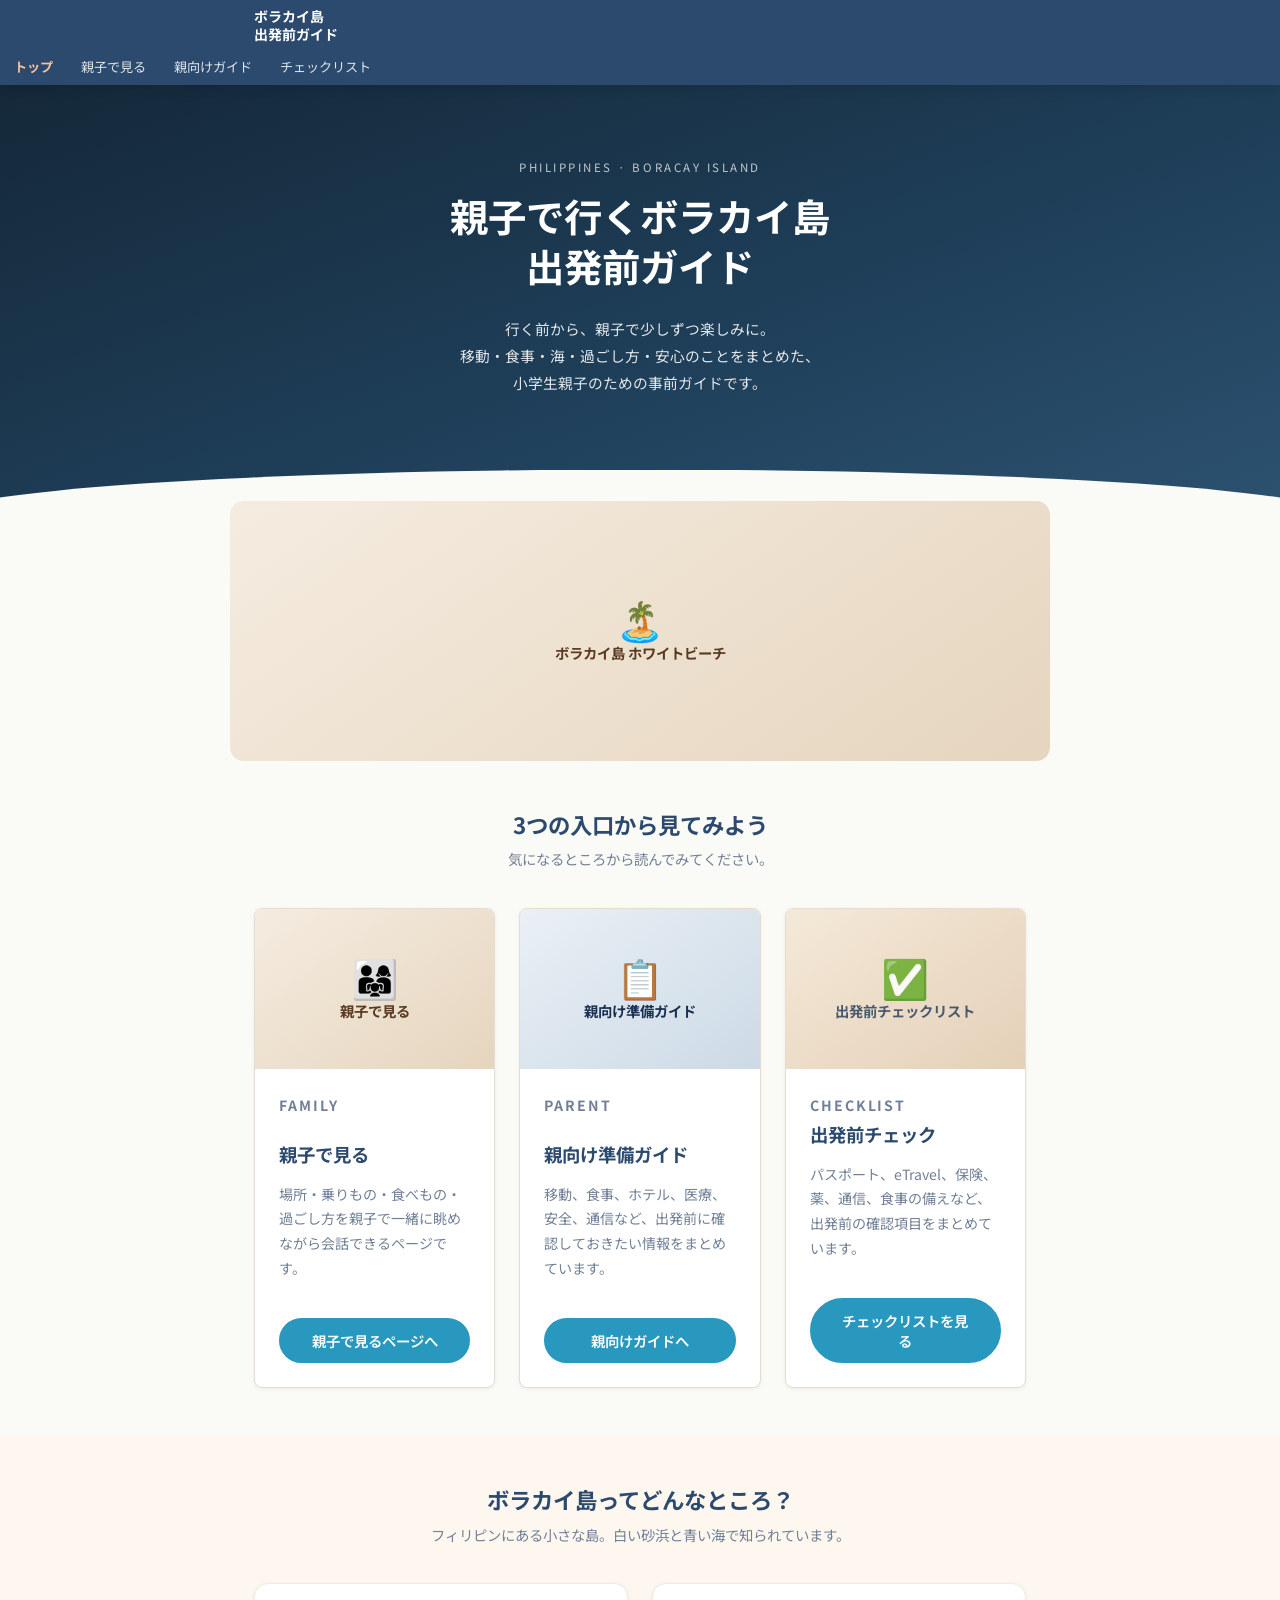
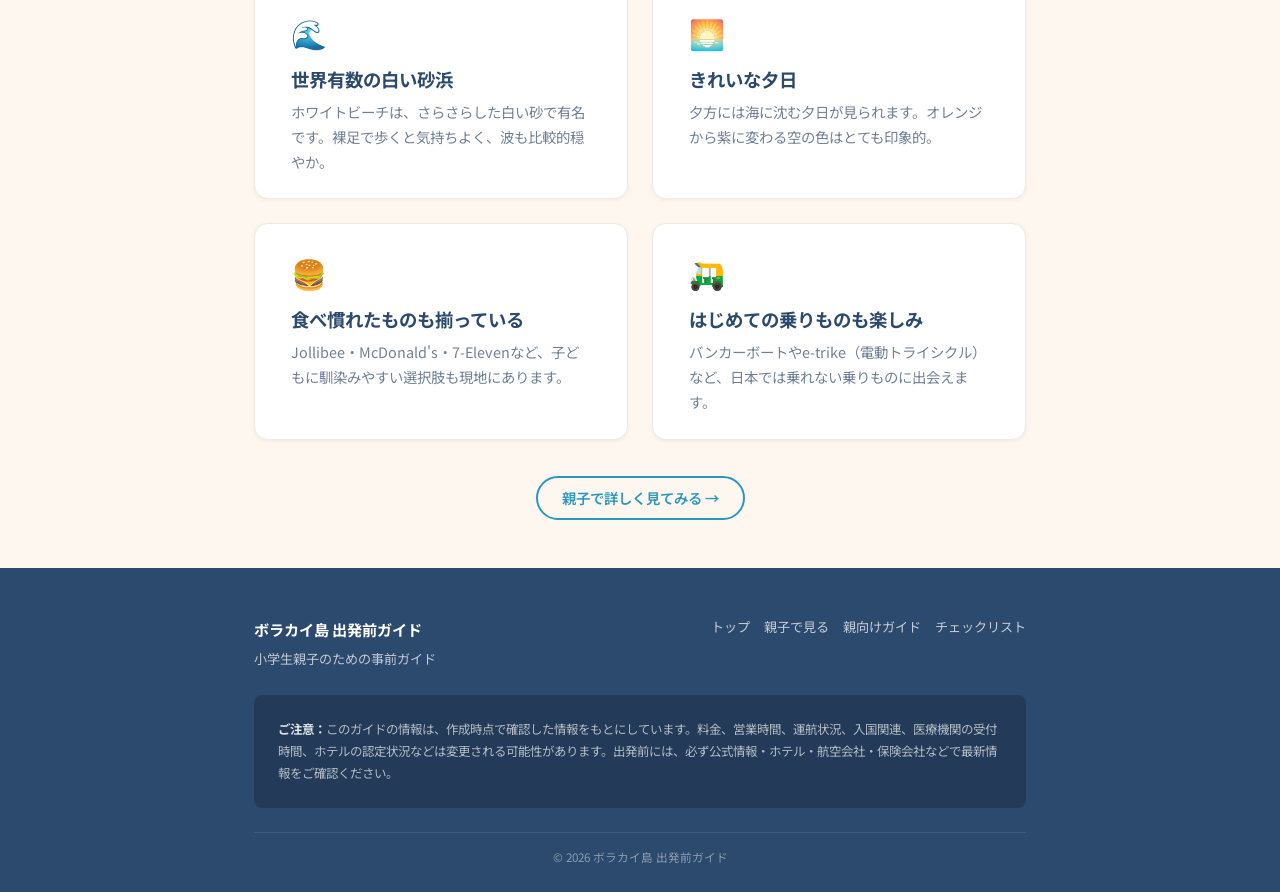
==== commit 2dec4f24: "Add files via upload" ====
--- a/renkei/index.html
+++ b/renkei/index.html
@@ -49,7 +49,6 @@
       <div class="img-ph-inner">
         <span class="img-ph-icon">🏝️</span>
         <span class="img-ph-name">ボラカイ島 ホワイトビーチ</span>
-        <span class="img-ph-note">White Beach, Boracay Island<br>（写真差し替え予定）</span>
       </div>
     </div>
   </div>
@@ -176,7 +175,7 @@
     <div class="footer-notice">
       <strong>ご注意：</strong>このガイドの情報は、作成時点で確認した情報をもとにしています。料金、営業時間、運航状況、入国関連、医療機関の受付時間、ホテルの認定状況などは変更される可能性があります。出発前には、必ず公式情報・ホテル・航空会社・保険会社などで最新情報をご確認ください。
     </div>
-    <div class="footer-copyright"><p>&copy; 2025 ボラカイ島 出発前ガイド</p></div>
+    <div class="footer-copyright"><p>&copy; 2026 ボラカイ島 出発前ガイド</p></div>
   </div>
 </footer>
 
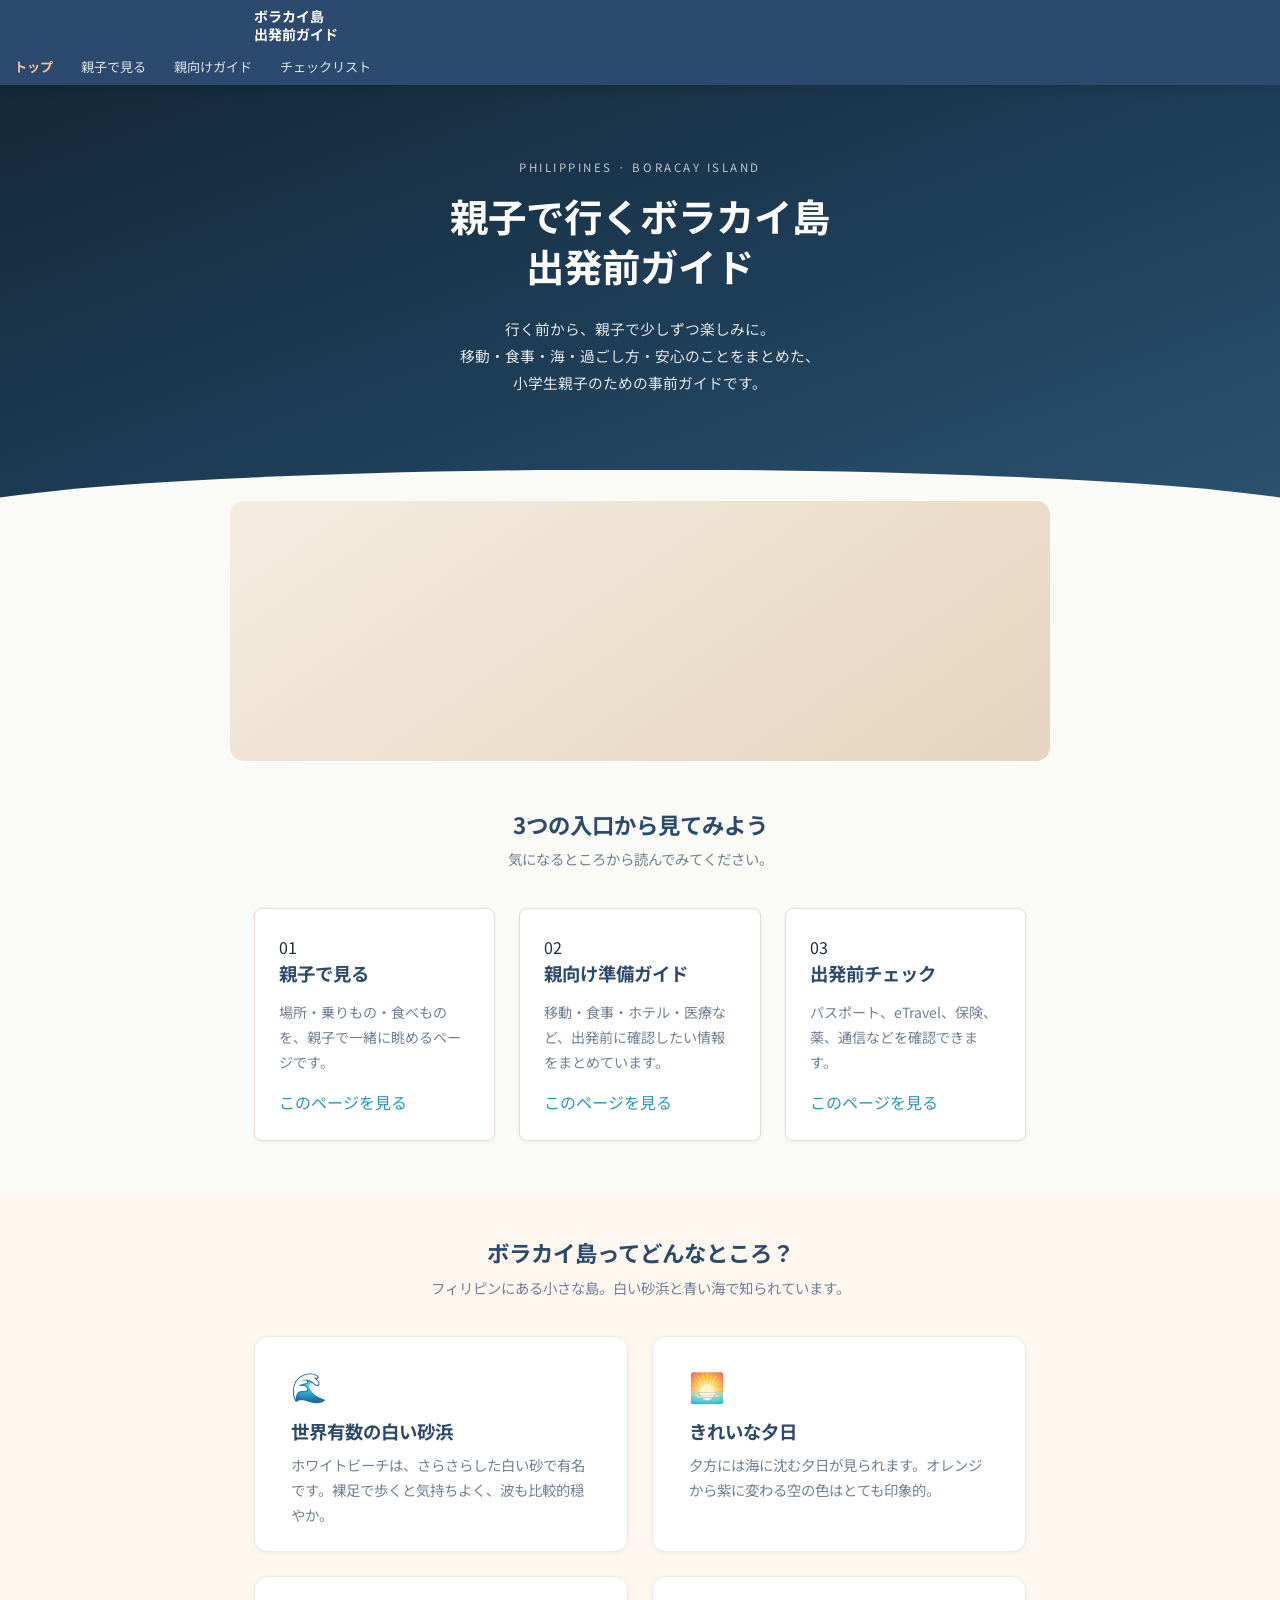
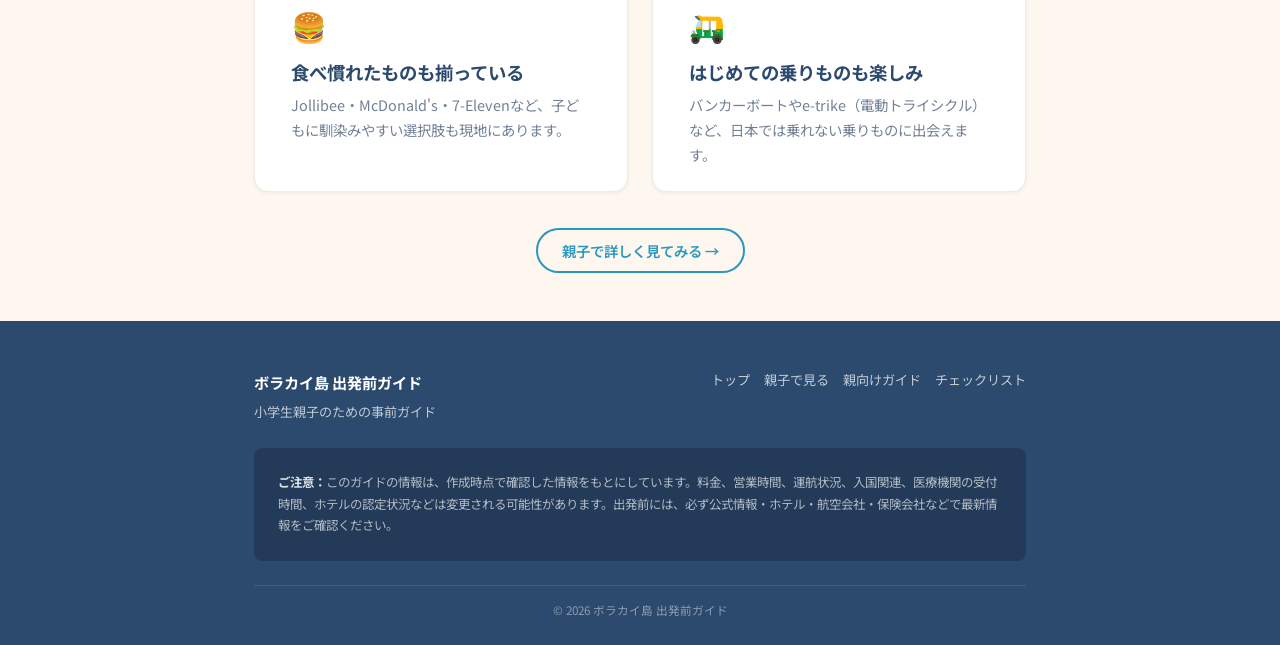
==== commit d1c374a6: "Add files via upload" ====
--- a/renkei/index.html
+++ b/renkei/index.html
@@ -45,12 +45,7 @@
 <!-- ヒーロー画像 -->
 <div style="background: var(--ivory); padding: 0 var(--sp-md);">
   <div class="container" style="padding: 0; margin-top: -16px;">
-    <div class="img-ph img-ph-hero ph-beach" role="img" aria-label="ボラカイ島 ホワイトビーチの全景写真">
-      <div class="img-ph-inner">
-        <span class="img-ph-icon">🏝️</span>
-        <span class="img-ph-name">ボラカイ島 ホワイトビーチ</span>
-      </div>
-    </div>
+    <div class="img-ph img-ph-hero ph-beach" role="img" aria-label="ボラカイ島 ホワイトビーチの全景写真"></div>
   </div>
 </div>
 
@@ -65,53 +60,29 @@
     <div class="card-grid grid-3">
 
       <article class="entry-card">
-        <div class="entry-card-img">
-          <div class="img-ph img-ph-card ph-beach" role="img" aria-label="親子で海を眺めるイメージ">
-            <div class="img-ph-inner">
-              <span class="img-ph-icon">👨‍👩‍👧</span>
-              <span class="img-ph-name">親子で見る</span>
-            </div>
-          </div>
-        </div>
         <div class="entry-card-body">
-          <p class="entry-card-label">Family</p>
+          <span class="entry-card-num">01</span>
           <h2>親子で見る</h2>
-          <p>場所・乗りもの・食べもの・過ごし方を親子で一緒に眺めながら会話できるページです。</p>
-          <a href="family-guide.html" class="btn btn-primary mt-md">親子で見るページへ</a>
+          <p>場所・乗りもの・食べものを、親子で一緒に眺めるページです。</p>
+          <a href="family-guide.html" class="entry-card-link">このページを見る</a>
         </div>
       </article>
 
       <article class="entry-card">
-        <div class="entry-card-img">
-          <div class="img-ph img-ph-card ph-hotel" role="img" aria-label="準備をする親のイメージ">
-            <div class="img-ph-inner">
-              <span class="img-ph-icon">📋</span>
-              <span class="img-ph-name">親向け準備ガイド</span>
-            </div>
-          </div>
-        </div>
         <div class="entry-card-body">
-          <p class="entry-card-label">Parent</p>
+          <span class="entry-card-num">02</span>
           <h2>親向け準備ガイド</h2>
-          <p>移動、食事、ホテル、医療、安全、通信など、出発前に確認しておきたい情報をまとめています。</p>
-          <a href="parent-guide.html" class="btn btn-primary mt-md">親向けガイドへ</a>
+          <p>移動・食事・ホテル・医療など、出発前に確認したい情報をまとめています。</p>
+          <a href="parent-guide.html" class="entry-card-link">このページを見る</a>
         </div>
       </article>
 
       <article class="entry-card">
-        <div class="entry-card-img">
-          <div class="img-ph img-ph-card ph-neutral" role="img" aria-label="チェックリストのイメージ">
-            <div class="img-ph-inner">
-              <span class="img-ph-icon">✅</span>
-              <span class="img-ph-name">出発前チェックリスト</span>
-            </div>
-          </div>
-        </div>
         <div class="entry-card-body">
-          <p class="entry-card-label">Checklist</p>
+          <span class="entry-card-num">03</span>
           <h2>出発前チェック</h2>
-          <p>パスポート、eTravel、保険、薬、通信、食事の備えなど、出発前の確認項目をまとめています。</p>
-          <a href="checklist.html" class="btn btn-primary mt-md">チェックリストを見る</a>
+          <p>パスポート、eTravel、保険、薬、通信などを確認できます。</p>
+          <a href="checklist.html" class="entry-card-link">このページを見る</a>
         </div>
       </article>
 
@@ -120,7 +91,7 @@
 </section>
 
 <!-- ボラカイ島について -->
-<section class="section" style="background: var(--sand-light);">
+<section id="about-boracay" class="section" style="background: var(--sand-light);">
   <div class="container">
     <div style="text-align: center; margin-bottom: var(--sp-lg);">
       <h2 style="color: var(--navy);">ボラカイ島ってどんなところ？</h2>
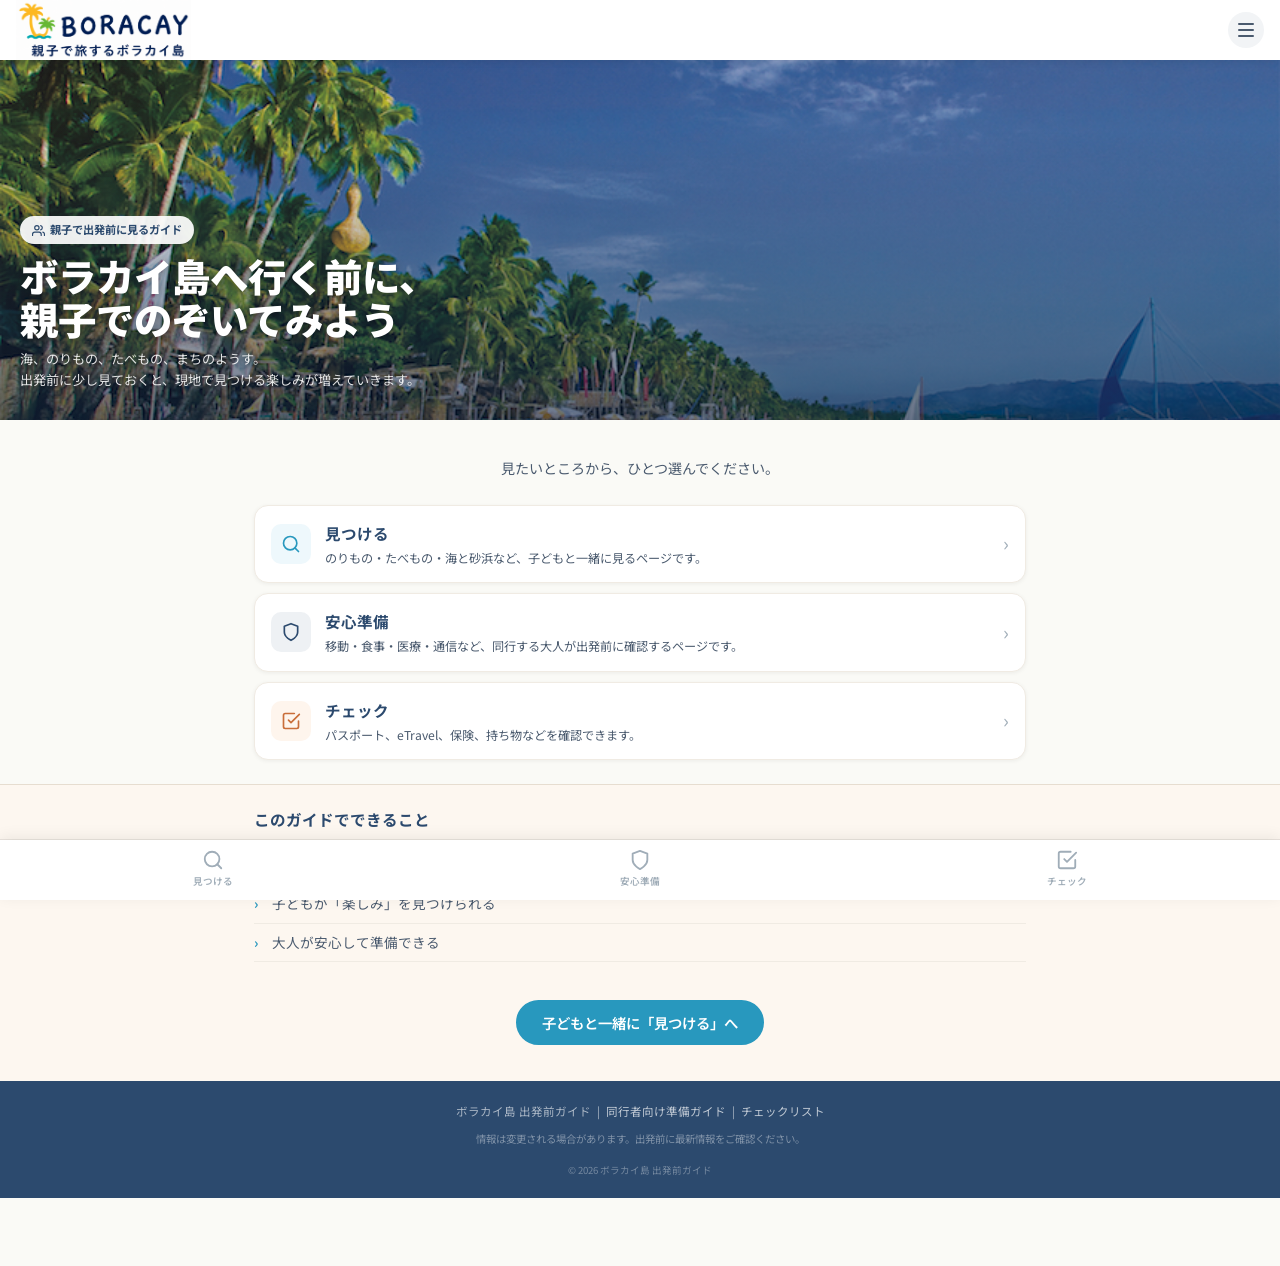
==== commit 06f84980: "Add files via upload" ====
--- a/renkei/index.html
+++ b/renkei/index.html
@@ -3,152 +3,127 @@
 <head>
   <meta charset="UTF-8">
   <meta name="viewport" content="width=device-width, initial-scale=1.0">
-  <title>親子で行くボラカイ島 出発前ガイド</title>
+  <title>ボラカイ島で、なに見つける？｜親子で出発前ガイド</title>
   <meta name="description" content="小学生親子のためのボラカイ島出発前ガイド。移動・食事・海・過ごし方・安心のことをまとめました。">
   <link rel="preconnect" href="https://fonts.googleapis.com">
   <link rel="preconnect" href="https://fonts.gstatic.com" crossorigin>
-  <link href="https://fonts.googleapis.com/css2?family=Noto+Sans+JP:wght@400;500;700&display=swap" rel="stylesheet">
-  <link rel="stylesheet" href="assets/css/style.css">
+  <link href="https://fonts.googleapis.com/css2?family=Noto+Sans+JP:wght@400;500;700;900&display=swap" rel="stylesheet">
+  <link rel="stylesheet" href="assets/css/style.css?v=20260616">
 </head>
-<body>
+<body class="has-bottom-nav">
 
-<header class="site-header">
-  <div class="container">
-    <a href="index.html" class="site-logo">ボラカイ島<br>出発前ガイド</a>
-    <button class="nav-toggle" id="navToggle" aria-label="メニューを開く">
-      <span></span><span></span><span></span>
-    </button>
-  </div>
-  <nav class="site-nav" id="siteNav">
-    <ul>
-      <li><a href="index.html">トップ</a></li>
-      <li><a href="family-guide.html">親子で見る</a></li>
-      <li><a href="parent-guide.html">親向けガイド</a></li>
-      <li><a href="checklist.html">チェックリスト</a></li>
-    </ul>
-  </nav>
+<!-- アプリヘッダー -->
+<header class="app-header" id="appHeader">
+  <a href="index.html" class="app-header-logo">
+    <img src="assets/img/logo-boracay.png" alt="親子で旅するボラカイ島 BORACAY" class="header-logo-img">
+  </a>
+  <button class="app-header-menu" id="navToggle" aria-label="メニューを開く">
+    <span></span><span></span><span></span>
+  </button>
 </header>
+<nav class="site-nav" id="siteNav">
+  <ul>
+    <li><a href="index.html">ホーム</a></li>
+    <li><a href="family-guide.html#discover">見つける</a></li>
+    <li><a href="parent-guide.html">安心準備</a></li>
+    <li><a href="checklist.html">チェック</a></li>
+  </ul>
+</nav>
 
 <!-- ヒーロー -->
-<section class="hero">
-  <div class="container">
-    <p class="hero-label">Philippines · Boracay Island</p>
-    <h1>親子で行くボラカイ島<br>出発前ガイド</h1>
-    <p class="hero-sub">
-      行く前から、親子で少しずつ楽しみに。<br>
-      移動・食事・海・過ごし方・安心のことをまとめた、<br>
-      小学生親子のための事前ガイドです。
-    </p>
+<section class="index-hero">
+  <img src="assets/img/white-beach.jpg" class="index-hero-img" alt="ボラカイ島 ホワイトビーチ" loading="eager" onerror="this.style.display='none'">
+  <div class="index-hero-overlay"></div>
+  <div class="index-hero-content">
+    <span class="index-hero-badge">
+      <svg width="13" height="13" viewBox="0 0 24 24" fill="none" stroke="currentColor" stroke-width="2.2" stroke-linecap="round" stroke-linejoin="round" aria-hidden="true"><path d="M17 21v-2a4 4 0 00-4-4H5a4 4 0 00-4 4v2"/><circle cx="9" cy="7" r="4"/><path d="M23 21v-2a4 4 0 00-3-3.87M16 3.13a4 4 0 010 7.75"/></svg>
+      親子で出発前に見るガイド
+    </span>
+    <h1 class="index-hero-title">ボラカイ島へ行く前に、<br>親子でのぞいてみよう</h1>
+    <p class="index-hero-sub">海、のりもの、たべもの、まちのようす。<br>出発前に少し見ておくと、現地で見つける楽しみが増えていきます。</p>
   </div>
 </section>
 
-<!-- ヒーロー画像 -->
-<div style="background: var(--ivory); padding: 0 var(--sp-md);">
-  <div class="container" style="padding: 0; margin-top: -16px;">
-    <div class="img-ph img-ph-hero ph-beach" role="img" aria-label="ボラカイ島 ホワイトビーチの全景写真"></div>
-  </div>
-</div>
+<!-- 主要導線 -->
+<section class="index-nav-section">
+  <div class="container">
+    <p class="index-nav-lead">見たいところから、ひとつ選んでください。</p>
+    <div class="index-nav-grid">
 
-<!-- 3つの入口 -->
-<section class="section" style="background: var(--ivory);">
-  <div class="container">
-    <div style="text-align: center; margin-bottom: var(--sp-lg);">
-      <h2 style="color: var(--navy);">3つの入口から見てみよう</h2>
-      <p style="color: var(--text-light); font-size: 0.9rem; margin-top: 0.4rem;">気になるところから読んでみてください。</p>
-    </div>
+      <a href="family-guide.html#discover" class="index-nav-card index-nav-card--discover">
+        <div class="index-nav-card-icon">
+          <svg width="20" height="20" viewBox="0 0 24 24" fill="none" stroke="currentColor" stroke-width="2" stroke-linecap="round" stroke-linejoin="round" aria-hidden="true"><circle cx="11" cy="11" r="8"/><path d="M21 21l-4.35-4.35"/></svg>
+        </div>
+        <div class="index-nav-card-body">
+          <div class="index-nav-card-title">見つける</div>
+          <div class="index-nav-card-desc">のりもの・たべもの・海と砂浜など、子どもと一緒に見るページです。</div>
+        </div>
+        <span class="index-nav-card-arrow">›</span>
+      </a>
 
-    <div class="card-grid grid-3">
+      <a href="parent-guide.html" class="index-nav-card index-nav-card--prep">
+        <div class="index-nav-card-icon">
+          <svg width="20" height="20" viewBox="0 0 24 24" fill="none" stroke="currentColor" stroke-width="2" stroke-linecap="round" stroke-linejoin="round" aria-hidden="true"><path d="M12 22s8-4 8-10V5l-8-3-8 3v7c0 6 8 10 8 10z"/></svg>
+        </div>
+        <div class="index-nav-card-body">
+          <div class="index-nav-card-title">安心準備</div>
+          <div class="index-nav-card-desc">移動・食事・医療・通信など、同行する大人が出発前に確認するページです。</div>
+        </div>
+        <span class="index-nav-card-arrow">›</span>
+      </a>
 
-      <article class="entry-card">
-        <div class="entry-card-body">
-          <span class="entry-card-num">01</span>
-          <h2>親子で見る</h2>
-          <p>場所・乗りもの・食べものを、親子で一緒に眺めるページです。</p>
-          <a href="family-guide.html" class="entry-card-link">このページを見る</a>
+      <a href="checklist.html" class="index-nav-card index-nav-card--check">
+        <div class="index-nav-card-icon">
+          <svg width="20" height="20" viewBox="0 0 24 24" fill="none" stroke="currentColor" stroke-width="2" stroke-linecap="round" stroke-linejoin="round" aria-hidden="true"><path d="M9 11l3 3L22 4"/><path d="M21 12v7a2 2 0 01-2 2H5a2 2 0 01-2-2V5a2 2 0 012-2h11"/></svg>
         </div>
-      </article>
-
-      <article class="entry-card">
-        <div class="entry-card-body">
-          <span class="entry-card-num">02</span>
-          <h2>親向け準備ガイド</h2>
-          <p>移動・食事・ホテル・医療など、出発前に確認したい情報をまとめています。</p>
-          <a href="parent-guide.html" class="entry-card-link">このページを見る</a>
+        <div class="index-nav-card-body">
+          <div class="index-nav-card-title">チェック</div>
+          <div class="index-nav-card-desc">パスポート、eTravel、保険、持ち物などを確認できます。</div>
         </div>
-      </article>
-
-      <article class="entry-card">
-        <div class="entry-card-body">
-          <span class="entry-card-num">03</span>
-          <h2>出発前チェック</h2>
-          <p>パスポート、eTravel、保険、薬、通信などを確認できます。</p>
-          <a href="checklist.html" class="entry-card-link">このページを見る</a>
-        </div>
-      </article>
+        <span class="index-nav-card-arrow">›</span>
+      </a>
 
     </div>
   </div>
 </section>
 
-<!-- ボラカイ島について -->
-<section id="about-boracay" class="section" style="background: var(--sand-light);">
+<!-- このガイドについて -->
+<section class="index-about-section">
   <div class="container">
-    <div style="text-align: center; margin-bottom: var(--sp-lg);">
-      <h2 style="color: var(--navy);">ボラカイ島ってどんなところ？</h2>
-      <p style="color: var(--text-light); font-size: 0.9rem; margin-top: 0.4rem;">フィリピンにある小さな島。白い砂浜と青い海で知られています。</p>
-    </div>
-
-    <div class="card-grid grid-2">
-      <div class="info-card">
-        <span style="font-size:1.8rem; margin-bottom:0.5rem; display:block;">🌊</span>
-        <h3>世界有数の白い砂浜</h3>
-        <p>ホワイトビーチは、さらさらした白い砂で有名です。裸足で歩くと気持ちよく、波も比較的穏やか。</p>
-      </div>
-      <div class="info-card">
-        <span style="font-size:1.8rem; margin-bottom:0.5rem; display:block;">🌅</span>
-        <h3>きれいな夕日</h3>
-        <p>夕方には海に沈む夕日が見られます。オレンジから紫に変わる空の色はとても印象的。</p>
-      </div>
-      <div class="info-card">
-        <span style="font-size:1.8rem; margin-bottom:0.5rem; display:block;">🍔</span>
-        <h3>食べ慣れたものも揃っている</h3>
-        <p>Jollibee・McDonald's・7-Elevenなど、子どもに馴染みやすい選択肢も現地にあります。</p>
-      </div>
-      <div class="info-card">
-        <span style="font-size:1.8rem; margin-bottom:0.5rem; display:block;">🛺</span>
-        <h3>はじめての乗りものも楽しみ</h3>
-        <p>バンカーボートやe-trike（電動トライシクル）など、日本では乗れない乗りものに出会えます。</p>
-      </div>
-    </div>
-
-    <div class="text-center mt-lg">
-      <a href="family-guide.html" class="btn btn-outline">親子で詳しく見てみる →</a>
+    <h2 class="index-about-title">このガイドでできること</h2>
+    <ul class="index-about-list">
+      <li>出発前に、島のことを親子で話せる</li>
+      <li>子どもが「楽しみ」を見つけられる</li>
+      <li>大人が安心して準備できる</li>
+    </ul>
+    <div class="index-about-cta">
+      <a href="family-guide.html#discover" class="btn btn-primary">子どもと一緒に「見つける」へ</a>
     </div>
   </div>
 </section>
 
-<footer class="site-footer">
-  <div class="container">
-    <div class="footer-inner">
-      <div>
-        <p class="footer-logo">ボラカイ島 出発前ガイド</p>
-        <p>小学生親子のための事前ガイド</p>
-      </div>
-      <nav class="footer-nav">
-        <ul>
-          <li><a href="index.html">トップ</a></li>
-          <li><a href="family-guide.html">親子で見る</a></li>
-          <li><a href="parent-guide.html">親向けガイド</a></li>
-          <li><a href="checklist.html">チェックリスト</a></li>
-        </ul>
-      </nav>
-    </div>
-    <div class="footer-notice">
-      <strong>ご注意：</strong>このガイドの情報は、作成時点で確認した情報をもとにしています。料金、営業時間、運航状況、入国関連、医療機関の受付時間、ホテルの認定状況などは変更される可能性があります。出発前には、必ず公式情報・ホテル・航空会社・保険会社などで最新情報をご確認ください。
-    </div>
-    <div class="footer-copyright"><p>&copy; 2026 ボラカイ島 出発前ガイド</p></div>
-  </div>
+<!-- フッター (コンパクト) -->
+<footer style="background:var(--navy);padding:20px 16px;text-align:center;">
+  <p style="color:rgba(255,255,255,0.6);font-size:0.72rem;margin:0;">ボラカイ島 出発前ガイド &nbsp;|&nbsp; <a href="parent-guide.html" style="color:rgba(255,255,255,0.7);">同行者向け準備ガイド</a> &nbsp;|&nbsp; <a href="checklist.html" style="color:rgba(255,255,255,0.7);">チェックリスト</a></p>
+  <p style="color:rgba(255,255,255,0.4);font-size:0.65rem;margin-top:8px;">情報は変更される場合があります。出発前に最新情報をご確認ください。</p>
+  <p style="color:rgba(255,255,255,0.35);font-size:0.6rem;margin-top:6px;">&copy; 2026 ボラカイ島 出発前ガイド</p>
 </footer>
+
+<!-- ボトムナビ -->
+<nav class="bottom-nav" aria-label="メインナビゲーション">
+  <a href="family-guide.html#discover" class="bottom-nav-item">
+    <svg viewBox="0 0 24 24" fill="none" stroke="currentColor" stroke-width="2" stroke-linecap="round" stroke-linejoin="round" aria-hidden="true"><circle cx="11" cy="11" r="8"/><path d="M21 21l-4.35-4.35"/></svg>
+    見つける
+  </a>
+  <a href="parent-guide.html" class="bottom-nav-item">
+    <svg viewBox="0 0 24 24" fill="none" stroke="currentColor" stroke-width="2" stroke-linecap="round" stroke-linejoin="round" aria-hidden="true"><path d="M12 22s8-4 8-10V5l-8-3-8 3v7c0 6 8 10 8 10z"/></svg>
+    安心準備
+  </a>
+  <a href="checklist.html" class="bottom-nav-item">
+    <svg viewBox="0 0 24 24" fill="none" stroke="currentColor" stroke-width="2" stroke-linecap="round" stroke-linejoin="round" aria-hidden="true"><path d="M9 11l3 3L22 4"/><path d="M21 12v7a2 2 0 01-2 2H5a2 2 0 01-2-2V5a2 2 0 012-2h11"/></svg>
+    チェック
+  </a>
+</nav>
 
 <button class="back-to-top" id="backToTop" aria-label="ページの先頭へ戻る">↑</button>
 <script src="assets/js/main.js"></script>
--- a/renkei/assets/css/style.css
+++ b/renkei/assets/css/style.css
@@ -97,7 +97,7 @@
    Layout
 =========================== */
 .container { max-width: var(--max); margin: 0 auto; padding: 0 var(--sp-md); }
-.section { padding: var(--sp-xl) 0; }
+.section { padding: var(--sp-lg) 0; }
 
 /* ===========================
    Header / Nav
@@ -144,25 +144,36 @@
 .nav-toggle.active span:nth-child(2) { opacity: 0; }
 .nav-toggle.active span:nth-child(3) { transform: translateY(-7px) rotate(-45deg); }
 
-.site-nav { display: none; background: var(--navy); border-top: 1px solid rgba(255,255,255,0.1); }
+.site-nav {
+  display: none;
+  position: fixed;
+  top: 52px;
+  left: 0;
+  right: 0;
+  z-index: 99;
+  background: rgba(255,255,255,0.97);
+  border-top: 1px solid var(--border-light);
+  box-shadow: 0 6px 20px rgba(0,0,0,0.10);
+}
 .site-nav.open { display: block; }
-.site-nav ul { padding: 0.5rem 0; }
+.site-nav ul { padding: 0.3rem 0; margin: 0; }
 .site-nav a {
   display: block;
-  color: rgba(255,255,255,0.85);
-  padding: 0.75rem var(--sp-md);
-  font-size: 0.95rem;
-  border-bottom: 1px solid rgba(255,255,255,0.06);
-  transition: background 0.2s;
-}
-.site-nav a:hover { background: rgba(255,255,255,0.1); color: var(--white); text-decoration: none; }
-.site-nav a.current { color: var(--sunset-light); font-weight: 700; }
+  color: var(--navy);
+  padding: 0.6rem var(--sp-md);
+  font-size: 0.88rem;
+  font-weight: 500;
+  border-bottom: 1px solid var(--border-light);
+  transition: background 0.15s, color 0.15s;
+  text-decoration: none;
+}
+.site-nav li:last-child a { border-bottom: none; }
+.site-nav a:hover { background: var(--sky-pale); color: var(--ocean); text-decoration: none; }
+.site-nav a.current { color: var(--ocean); font-weight: 700; background: rgba(40,152,190,0.06); }
 
 @media (min-width: 768px) {
   .nav-toggle { display: none; }
-  .site-nav { display: block; border-top: none; background: none; }
-  .site-nav ul { display: flex; padding: 0; }
-  .site-nav a { padding: 0.35rem var(--sp-sm); border-bottom: none; font-size: 0.82rem; }
+  .app-header-menu { display: none; }
 }
 
 /* ===========================
@@ -171,7 +182,7 @@
 .hero {
   background: linear-gradient(160deg, #142838 0%, #1e3e58 55%, #2c5270 100%);
   color: var(--white);
-  padding: var(--sp-xxl) 0 calc(var(--sp-xxl) + 36px);
+  padding: var(--sp-xl) 0 calc(var(--sp-xl) + 36px);
   text-align: center;
   position: relative;
   overflow: hidden;
@@ -200,8 +211,8 @@
   line-height: 1.85;
 }
 @media (min-width: 600px) {
-  .hero h1 { font-size: 2.4rem; }
-  .hero { padding-bottom: calc(var(--sp-xxl) + 48px); }
+  .hero h1 { font-size: 2.2rem; }
+  .hero { padding-bottom: calc(var(--sp-xl) + 48px); }
 }
 
 /* ===========================
@@ -210,7 +221,7 @@
 .page-hero {
   background: linear-gradient(160deg, #142838 0%, #1e3a54 100%);
   color: var(--white);
-  padding: var(--sp-xl) 0 var(--sp-lg);
+  padding: var(--sp-lg) 0 var(--sp-md);
   text-align: center;
 }
 .page-hero .breadcrumb {
@@ -223,6 +234,7 @@
 .page-hero .breadcrumb span { margin: 0 0.4rem; }
 .page-hero h1 { font-size: 1.55rem; }
 .page-hero p { font-size: 0.88rem; opacity: 0.83; margin-top: 0.5rem; }
+.page-hero-subtitle { font-size: 0.97rem; opacity: 0.9; margin-top: 0.35rem; margin-bottom: 0; font-weight: 400; }
 @media (min-width: 600px) { .page-hero h1 { font-size: 1.9rem; } }
 
 /* ===========================
@@ -254,7 +266,9 @@
 .img-ph-note { font-size: 0.72rem; opacity: 0.7; line-height: 1.4; }
 
 /* Size variants */
-.img-ph-hero { min-height: 260px; }
+.img-ph-hero { min-height: 200px; }
+/* Hero placeholder — subtler than gradient cards, not distracting before real photo */
+.img-ph-hero.ph-beach { background: #ede8e0; }
 .img-ph-scene { min-height: 240px; }
 .img-ph-location { min-height: 200px; border-radius: 0; }
 .img-ph-food { min-height: 140px; border-radius: 0; }
@@ -320,25 +334,36 @@
   background: var(--white);
   border-radius: var(--r-sm);
   overflow: hidden;
-  box-shadow: var(--sh-xs);
+  box-shadow: none;
   border: 1px solid var(--border);
   display: flex;
   flex-direction: column;
-  transition: box-shadow 0.2s;
-}
-.entry-card:hover { box-shadow: var(--sh-sm); }
-.entry-card-img { height: 160px; overflow: hidden; }
+  transition: border-color 0.2s, box-shadow 0.2s;
+}
+.entry-card:hover { border-color: var(--sand-dark); box-shadow: var(--sh-xs); }
 .entry-card-body { padding: var(--sp-md); flex: 1; display: flex; flex-direction: column; }
-.entry-card-label {
-  font-size: 0.68rem;
-  font-weight: 700;
-  letter-spacing: 0.14em;
-  text-transform: uppercase;
+.entry-card-num {
+  font-size: 0.6rem;
+  font-weight: 700;
+  letter-spacing: 0.1em;
   color: var(--text-muted);
-  margin-bottom: 0.3rem;
-}
-.entry-card h2 { color: var(--navy); margin-bottom: var(--sp-sm); font-size: 1.15rem; }
-.entry-card p { color: var(--text-light); font-size: 0.88rem; flex: 1; }
+  display: block;
+  margin-bottom: 0.5rem;
+}
+.entry-card h2 { color: var(--navy); margin-bottom: var(--sp-xs); font-size: 1.08rem; }
+.entry-card p { color: var(--text-light); font-size: 0.87rem; flex: 1; margin-bottom: var(--sp-sm); }
+.entry-card-link {
+  font-size: 0.83rem;
+  color: var(--ocean);
+  text-decoration: none;
+  font-weight: 600;
+  display: inline-flex;
+  align-items: center;
+  margin-top: auto;
+  padding-top: var(--sp-xs);
+}
+.entry-card-link::after { content: ' →'; }
+.entry-card-link:hover { color: var(--navy); text-decoration: underline; }
 
 /* Info card (plain) */
 .info-card {
@@ -356,7 +381,7 @@
 /* ===========================
    Scene Sections (family-guide)
 =========================== */
-.scene { padding: var(--sp-xl) 0; }
+.scene { padding: var(--sp-lg) 0; }
 .scene-white { background: var(--white); }
 .scene-ivory { background: var(--ivory); }
 .scene-sand { background: #faf4ec; }
@@ -487,10 +512,12 @@
 }
 .journey-step-icon {
   width: 42px; height: 42px;
-  background: var(--ocean);
+  background: #edf2f7;
   border-radius: 50%;
   display: flex; align-items: center; justify-content: center;
-  font-size: 1.15rem;
+  font-size: 0.82rem;
+  font-weight: 700;
+  color: var(--navy);
   flex-shrink: 0;
   position: relative; z-index: 1;
 }
@@ -1095,7 +1122,519 @@
 }
 
 /* ===========================
-   Journey Story (vertical timeline)
+   Family Hero — badge label
+=========================== */
+.fg-hero-badge {
+  display: inline-block;
+  background: rgba(255, 218, 80, 0.92);
+  color: #5a3c00;
+  font-size: 0.7rem;
+  font-weight: 700;
+  letter-spacing: 0.04em;
+  padding: 0.22rem 0.65rem;
+  border-radius: 3px;
+  margin-bottom: var(--sp-sm);
+}
+
+/* ===========================
+   Family Guide — Category cards
+=========================== */
+.fg-category {
+  background: var(--sand-light);
+  padding: var(--sp-lg) 0;
+  border-bottom: 1px solid var(--border-light);
+}
+.fg-cat-grid {
+  display: grid;
+  grid-template-columns: repeat(2, 1fr);
+  gap: 0.6rem;
+}
+@media (min-width: 640px) {
+  .fg-cat-grid { grid-template-columns: repeat(3, 1fr); gap: var(--sp-sm); }
+}
+.fg-cat-card {
+  display: flex;
+  flex-direction: column;
+  background: var(--white);
+  border-radius: 10px;
+  overflow: hidden;
+  box-shadow: 0 2px 10px rgba(0,0,0,0.08);
+  text-decoration: none;
+  transition: box-shadow 0.2s, transform 0.2s;
+}
+.fg-cat-card:hover {
+  box-shadow: 0 4px 18px rgba(0,0,0,0.14);
+  transform: translateY(-2px);
+  text-decoration: none;
+}
+.fg-cat-photo {
+  width: 100%;
+  aspect-ratio: 4 / 3;
+  overflow: hidden;
+}
+.fg-cat-photo img {
+  width: 100%;
+  height: 100%;
+  object-fit: cover;
+}
+.fg-cat-photo--transport { background: #d6edf5; }
+.fg-cat-photo--food      { background: #fdf5de; }
+.fg-cat-photo--beach     { background: #c8ecf5; }
+.fg-cat-photo--town      { background: #e8e2d8; }
+.fg-cat-photo--hotel     { background: #e8f2f8; }
+.fg-cat-photo--trouble   { background: #eef6ea; }
+.fg-cat-info {
+  display: flex;
+  align-items: center;
+  gap: 0.4rem;
+  padding: 0.5rem 0.6rem;
+  border-top: 1px solid var(--border-light);
+}
+.fg-cat-icon {
+  width: 20px;
+  height: 20px;
+  max-width: 20px;
+  max-height: 20px;
+  flex: none;
+  display: block;
+  color: var(--ocean);
+}
+.fg-cat-text {
+  flex: 1;
+  display: flex;
+  flex-direction: column;
+  gap: 0.08rem;
+}
+.fg-cat-name {
+  font-size: 0.85rem;
+  font-weight: 700;
+  color: var(--navy);
+  line-height: 1.2;
+}
+.fg-cat-sub {
+  font-size: 0.67rem;
+  color: var(--text-light);
+  line-height: 1.35;
+}
+.fg-cat-arrow {
+  font-size: 0.95rem;
+  color: var(--ocean-light);
+  line-height: 1;
+}
+
+/* ===========================
+   Family Guide — Discovery section
+=========================== */
+.fg-discover {
+  background: var(--ivory);
+  padding: var(--sp-lg) 0;
+}
+.fg-discover-heading {
+  font-size: 1rem;
+  font-weight: 700;
+  color: var(--navy);
+  margin-bottom: 0.3rem;
+}
+.fg-discover-lead {
+  font-size: 0.82rem;
+  color: var(--text-light);
+  line-height: 1.7;
+  margin-bottom: var(--sp-md);
+}
+.fg-discover-grid {
+  display: grid;
+  grid-template-columns: repeat(2, 1fr);
+  gap: 0.45rem;
+}
+@media (min-width: 580px) {
+  .fg-discover-grid { grid-template-columns: repeat(4, 1fr); }
+}
+.fg-discover-card {
+  display: flex;
+  align-items: center;
+  gap: 0.5rem;
+  background: var(--white);
+  border: 1px solid var(--border-light);
+  border-radius: 8px;
+  padding: 0.5rem 0.55rem;
+  text-decoration: none;
+  min-height: 48px;
+  transition: background 0.15s, box-shadow 0.15s;
+}
+.fg-discover-card:hover {
+  background: #f0f8fc;
+  box-shadow: 0 1px 6px rgba(0,0,0,0.08);
+  text-decoration: none;
+}
+.fg-discover-icon {
+  width: 32px;
+  height: 32px;
+  border-radius: 50%;
+  background: var(--ocean-pale);
+  flex-shrink: 0;
+  display: flex;
+  align-items: center;
+  justify-content: center;
+}
+.fg-discover-icon svg {
+  width: 15px;
+  height: 15px;
+  color: var(--ocean-deep);
+}
+.fg-discover-title {
+  font-size: 0.77rem;
+  font-weight: 600;
+  color: var(--navy);
+  line-height: 1.35;
+}
+
+/* ===========================
+   Family Guide — Theme sections
+=========================== */
+.theme-section {
+  padding: var(--sp-lg) 0;
+  background: var(--ivory);
+}
+.theme-section + .theme-section {
+  border-top: 1px solid var(--border-light);
+}
+.theme-section--white { background: var(--white); }
+.theme-section--cream { background: var(--sand-light); }
+
+.theme-heading {
+  display: flex;
+  align-items: flex-start;
+  gap: 0.65rem;
+  margin-bottom: var(--sp-sm);
+}
+.theme-icon {
+  width: 38px;
+  height: 38px;
+  border-radius: 50%;
+  background: var(--sand);
+  display: flex;
+  align-items: center;
+  justify-content: center;
+  flex-shrink: 0;
+  margin-top: 2px;
+}
+.theme-icon svg {
+  width: 18px;
+  height: 18px;
+  color: var(--ocean-deep);
+}
+.theme-icon--food   { background: #fde9a0; }
+.theme-icon--food svg { color: #b07000; }
+.theme-icon--trouble { background: var(--ocean-pale); }
+.theme-icon--trouble svg { color: var(--ocean-deep); }
+
+.theme-heading h2 {
+  font-size: 1.35rem;
+  color: var(--navy);
+  margin-bottom: 0.25rem;
+  line-height: 1.25;
+}
+.theme-rule {
+  width: 30px;
+  height: 3px;
+  background: var(--ocean-light);
+  border-radius: 2px;
+}
+.theme-intro {
+  font-size: 0.88rem;
+  color: var(--text-mid);
+  line-height: 1.75;
+  margin-bottom: var(--sp-md);
+}
+
+/* Large photo in theme section */
+.theme-photo-main {
+  width: 100%;
+  border-radius: 12px;
+  overflow: hidden;
+  margin-bottom: var(--sp-sm);
+  aspect-ratio: 16 / 9;
+  background: var(--sand-light);
+}
+.theme-photo-main--tall { aspect-ratio: 4 / 3; }
+.theme-photo-main img {
+  width: 100%;
+  height: 100%;
+  object-fit: cover;
+  display: block;
+}
+
+/* Small card grid — 2-col on mobile, 3-col at 500px+ */
+.theme-card-grid {
+  display: grid;
+  grid-template-columns: repeat(2, 1fr);
+  gap: 0.45rem;
+  margin: var(--sp-sm) 0;
+}
+@media (min-width: 500px) {
+  .theme-card-grid { grid-template-columns: repeat(3, 1fr); }
+}
+.theme-card-grid--2 { grid-template-columns: repeat(2, 1fr); }
+.theme-card {
+  display: block;
+  background: var(--white);
+  border-radius: 10px;
+  overflow: hidden;
+  border: 1px solid var(--border-light);
+  text-decoration: none;
+  box-shadow: 0 1px 6px rgba(0,0,0,0.06);
+  transition: box-shadow 0.2s, transform 0.15s;
+}
+.theme-card:hover {
+  box-shadow: 0 3px 12px rgba(0,0,0,0.11);
+  transform: translateY(-1px);
+  text-decoration: none;
+}
+.theme-card-photo {
+  width: 100%;
+  aspect-ratio: 1 / 1;
+  overflow: hidden;
+  background: var(--sand-light);
+}
+.theme-card-photo img {
+  width: 100%;
+  height: 100%;
+  object-fit: cover;
+  display: block;
+}
+.theme-card-photo--sea     { background: #c8ecf5; }
+.theme-card-photo--sand    { background: #f5ede4; }
+.theme-card-photo--food    { background: #fdf5de; }
+.theme-card-photo--town    { background: #e8e2d8; }
+.theme-card-photo--sunset  { background: #f8ede1; }
+.theme-card-photo--night   { background: #e4ecf4; }
+.theme-card-photo--hotel   { background: #e8f2f8; }
+.theme-card-label {
+  display: flex;
+  align-items: center;
+  justify-content: space-between;
+  padding: 0.38rem 0.45rem;
+  font-size: 0.74rem;
+  font-weight: 600;
+  color: var(--navy);
+  line-height: 1.3;
+}
+.theme-card-arrow { color: var(--ocean-light); font-size: 0.8rem; }
+.theme-card-desc {
+  padding: 0 0.45rem 0.5rem;
+  font-size: 0.67rem;
+  color: var(--text-light);
+  line-height: 1.4;
+}
+
+/* Talk bubble */
+.talk-bubble {
+  background: var(--sand-light);
+  border-left: 3px solid var(--ocean-light);
+  border-radius: 0 8px 8px 0;
+  padding: 0.55rem 0.8rem;
+  margin-top: var(--sp-sm);
+  font-size: 0.82rem;
+  color: var(--navy);
+  line-height: 1.65;
+}
+.talk-bubble p { margin: 0; }
+.talk-bubble p + p { margin-top: 0.3rem; }
+
+/* Journey steps */
+.journey-steps { margin: var(--sp-sm) 0; }
+.journey-step {
+  display: flex;
+  gap: 0.75rem;
+  padding: var(--sp-sm) 0 var(--sp-md);
+  border-bottom: 1px solid var(--border-light);
+}
+.journey-step:last-child { border-bottom: none; padding-bottom: 0; }
+.journey-step-left { flex-shrink: 0; padding-top: 2px; }
+.journey-step-num {
+  width: 26px;
+  height: 26px;
+  background: var(--ocean);
+  color: var(--white);
+  border-radius: 50%;
+  font-size: 0.7rem;
+  font-weight: 700;
+  display: flex;
+  align-items: center;
+  justify-content: center;
+}
+.journey-step-body { flex: 1; min-width: 0; }
+.journey-step-photo {
+  width: 100%;
+  border-radius: 10px;
+  overflow: hidden;
+  aspect-ratio: 16 / 9;
+  background: var(--sand-light);
+  margin-bottom: var(--sp-xs);
+}
+.journey-step-photo img {
+  width: 100%;
+  height: 100%;
+  object-fit: cover;
+  display: block;
+}
+.journey-step-body h3 {
+  font-size: 0.95rem;
+  font-weight: 700;
+  color: var(--navy);
+  margin-bottom: 0.25rem;
+}
+.journey-step-body p {
+  font-size: 0.82rem;
+  color: var(--text-mid);
+  line-height: 1.65;
+  margin-bottom: var(--sp-xs);
+}
+
+/* Adventure step cards (sec-travel) */
+.adventure-grid {
+  display: grid;
+  grid-template-columns: 1fr;
+  gap: var(--sp-md);
+  margin: var(--sp-sm) 0;
+}
+@media (min-width: 600px) {
+  .adventure-grid { grid-template-columns: repeat(2, 1fr); }
+}
+.adventure-card {
+  background: var(--white);
+  border-radius: 14px;
+  overflow: hidden;
+  border: 1px solid var(--border-light);
+  box-shadow: 0 2px 8px rgba(0,0,0,0.06);
+}
+.adventure-card-photo {
+  width: 100%;
+  aspect-ratio: 16 / 9;
+  overflow: hidden;
+  background: var(--sand-light);
+}
+.adventure-card-photo img {
+  width: 100%;
+  height: 100%;
+  object-fit: cover;
+  display: block;
+}
+.adventure-card-body {
+  padding: 0.7rem var(--sp-sm) var(--sp-md);
+}
+.adventure-step-badge {
+  display: inline-block;
+  font-size: 0.65rem;
+  font-weight: 600;
+  letter-spacing: 0.04em;
+  color: var(--ocean);
+  background: var(--ocean-pale);
+  padding: 0.15rem 0.6rem;
+  border-radius: 20px;
+  margin-bottom: 0.4rem;
+}
+.adventure-card-title {
+  font-size: 0.97rem;
+  font-weight: 700;
+  color: var(--navy);
+  margin-bottom: 0.3rem;
+  line-height: 1.35;
+}
+.adventure-card-text {
+  font-size: 0.82rem;
+  color: var(--text-mid);
+  line-height: 1.65;
+  margin-bottom: var(--sp-xs);
+}
+.adventure-talk {
+  background: var(--ivory);
+  border-radius: 6px;
+  padding: 0.4rem 0.55rem;
+}
+.adventure-talk-label {
+  display: block;
+  font-size: 0.6rem;
+  font-weight: 600;
+  color: var(--text-light);
+  letter-spacing: 0.03em;
+  margin-bottom: 0.12rem;
+}
+.adventure-talk p {
+  font-size: 0.79rem;
+  color: var(--navy);
+  margin: 0;
+  line-height: 1.5;
+}
+
+/* こまったとき — 横長カード（スマホ1列） */
+.comfort-list {
+  display: flex;
+  flex-direction: column;
+  gap: 0.5rem;
+  margin: var(--sp-sm) 0 var(--sp-md);
+}
+@media (min-width: 560px) {
+  .comfort-list {
+    display: grid;
+    grid-template-columns: repeat(2, 1fr);
+    gap: 0.55rem;
+  }
+}
+@media (min-width: 780px) {
+  .comfort-list { grid-template-columns: repeat(3, 1fr); }
+}
+.comfort-card {
+  display: flex;
+  align-items: flex-start;
+  gap: 0.75rem;
+  background: var(--white);
+  border-radius: 12px;
+  border: 1px solid var(--border-light);
+  box-shadow: 0 1px 5px rgba(0,0,0,0.05);
+  padding: 0.75rem 0.9rem;
+}
+.comfort-icon {
+  width: 42px;
+  height: 42px;
+  border-radius: 50%;
+  background: var(--ocean-pale);
+  display: flex;
+  align-items: center;
+  justify-content: center;
+  flex-shrink: 0;
+}
+.comfort-icon svg {
+  width: 20px;
+  height: 20px;
+  color: var(--ocean-deep);
+}
+.comfort-text { flex: 1; }
+.comfort-title {
+  display: block;
+  font-size: 0.87rem;
+  font-weight: 700;
+  color: var(--navy);
+  margin-bottom: 0.2rem;
+}
+.comfort-body {
+  font-size: 0.78rem;
+  color: var(--text-mid);
+  line-height: 1.6;
+  margin: 0;
+}
+.comfort-footer {
+  background: var(--sand-light);
+  border-radius: 10px;
+  padding: 0.65rem 1rem;
+  text-align: center;
+  font-size: 0.84rem;
+  font-weight: 600;
+  color: var(--navy);
+}
+
+/* ===========================
+   Journey Story (vertical timeline) — legacy
 =========================== */
 .journey-story {
   margin: var(--sp-lg) 0;
@@ -1603,7 +2142,7 @@
 .round-card-grid {
   display: grid;
   grid-template-columns: 1fr;
-  gap: var(--sp-lg);
+  gap: var(--sp-md);
   margin: var(--sp-md) 0 var(--sp-sm);
   align-items: start;
 }
@@ -1626,19 +2165,19 @@
   font-size: 0.75rem;
   font-style: italic;
   color: var(--text-muted);
-  margin-bottom: 0.6rem;
+  margin-bottom: 0.4rem;
   line-height: 1.45;
   min-height: 2.2em;
 }
 .round-card-photo {
-  width: 160px;
-  height: 160px;
+  width: 140px;
+  height: 140px;
   border-radius: 50%;
   overflow: hidden;
-  border: 3px solid var(--sand);
-  box-shadow: 0 4px 14px rgba(0,0,0,0.07);
+  border: 2px solid var(--border-light);
+  box-shadow: 0 2px 8px rgba(0,0,0,0.05);
   flex-shrink: 0;
-  background: var(--sand-light);
+  background: #f2ede9;
 }
 .round-card-photo img {
   width: 100%;
@@ -1654,19 +2193,19 @@
 }
 
 /* Thematic background circles (no photo available) */
-.round-card-photo--sea    { background: #d8edf5; }
-.round-card-photo--sand   { background: #f0e6d4; }
-.round-card-photo--sunset { background: #f5e0c8; }
-.round-card-photo--night  { background: #d4e0ec; }
-.round-card-photo--mango  { background: #faebc0; }
-.round-card-photo--food   { background: #f4ead8; }
+.round-card-photo--sea    { background: #e8f3f8; }
+.round-card-photo--sand   { background: #f5ede4; }
+.round-card-photo--sunset { background: #f8ede1; }
+.round-card-photo--night  { background: #e4ecf4; }
+.round-card-photo--mango  { background: #fdf5de; }
+.round-card-photo--food   { background: #f7f0e5; }
 
 .round-card-info {
-  margin-top: 0.7rem;
+  margin-top: 0.5rem;
   display: flex;
   flex-direction: column;
   align-items: center;
-  gap: 0.3rem;
+  gap: 0.2rem;
   width: 100%;
 }
 .round-card-label {
@@ -1699,6 +2238,602 @@
   .round-card:nth-child(3) .round-card-photo {
     animation: float-gentle 5.5s ease-in-out infinite 1.8s;
   }
+}
+
+/* ===========================
+   Mini TOC (family-guide)
+=========================== */
+.mini-toc {
+  background: var(--sand-light);
+  border-top: 1px solid var(--border);
+  border-bottom: 1px solid var(--border);
+  padding: var(--sp-md) 0 var(--sp-lg);
+}
+.mini-toc-heading {
+  font-size: 1.05rem;
+  font-weight: 700;
+  color: var(--navy);
+  margin-bottom: 0.35rem;
+}
+.mini-toc-lead {
+  font-size: 0.83rem;
+  color: var(--text-light);
+  margin-bottom: var(--sp-md);
+  line-height: 1.65;
+}
+.mini-toc-list {
+  display: grid;
+  grid-template-columns: 1fr;
+  gap: 0.4rem;
+  list-style: none;
+}
+@media (min-width: 440px) {
+  .mini-toc-list { grid-template-columns: repeat(2, 1fr); }
+}
+@media (min-width: 700px) {
+  .mini-toc-list { grid-template-columns: repeat(4, 1fr); gap: 0.4rem 0.5rem; }
+}
+.mini-toc-list li { list-style: none; }
+.mini-toc-list a {
+  display: flex;
+  flex-direction: column;
+  justify-content: center;
+  padding: 0.55rem 0.7rem 0.55rem 0.85rem;
+  background: var(--white);
+  border: 1px solid var(--border-light);
+  border-left: 2px solid var(--border);
+  border-radius: 0 3px 3px 0;
+  text-decoration: none;
+  transition: background 0.15s, border-left-color 0.15s;
+  min-height: 52px;
+  white-space: normal;
+}
+.mini-toc-list a:hover {
+  background: var(--ivory);
+  border-left-color: var(--ocean-light);
+  text-decoration: none;
+}
+.mini-toc-link-title {
+  font-size: 0.83rem;
+  font-weight: 600;
+  color: var(--navy);
+  line-height: 1.35;
+  display: block;
+}
+.mini-toc-link-sub {
+  font-size: 0.7rem;
+  color: var(--text-muted);
+  margin-top: 0.18rem;
+  line-height: 1.35;
+  display: block;
+}
+
+/* Scroll margin for fixed header */
+[id^="sec-"] {
+  scroll-margin-top: 72px;
+}
+#about-boracay {
+  scroll-margin-top: 72px;
+}
+#discover {
+  scroll-margin-top: 60px;
+}
+
+/* ===========================
+   App UI — Bottom Navigation
+=========================== */
+.bottom-nav {
+  position: fixed;
+  bottom: 0;
+  left: 0;
+  right: 0;
+  z-index: 200;
+  background: #fff;
+  box-shadow: 0 -1px 0 rgba(0,0,0,0.08), 0 -3px 14px rgba(0,0,0,0.07);
+  display: flex;
+  height: 60px;
+  padding-bottom: env(safe-area-inset-bottom, 0px);
+}
+.bottom-nav-item {
+  flex: 1;
+  display: flex;
+  flex-direction: column;
+  align-items: center;
+  justify-content: center;
+  gap: 2px;
+  text-decoration: none;
+  color: var(--text-muted);
+  font-size: 0.6rem;
+  font-weight: 600;
+  padding: 6px 4px 8px;
+  transition: color 0.15s;
+}
+.bottom-nav-item.active { color: var(--ocean); }
+.bottom-nav-item:hover { color: var(--ocean-light); text-decoration: none; }
+.bottom-nav-item svg {
+  width: 22px;
+  height: 22px;
+  flex-shrink: 0;
+}
+.has-bottom-nav {
+  padding-bottom: 68px;
+}
+
+/* ===========================
+   App UI — Light App Header
+=========================== */
+.app-header {
+  position: sticky;
+  top: 0;
+  z-index: 100;
+  background: white;
+  box-shadow: 0 1px 8px rgba(0,0,0,0.08);
+  height: 60px;
+  display: flex;
+  align-items: center;
+  padding: 0 16px;
+  justify-content: space-between;
+}
+.app-header-logo {
+  display: flex;
+  align-items: center;
+  text-decoration: none;
+  flex-shrink: 0;
+}
+.app-header-logo:hover { text-decoration: none; opacity: 0.85; }
+.header-logo-img {
+  width: 155px;
+  max-width: calc(100vw - 80px);
+  height: auto;
+  display: block;
+  object-fit: contain;
+  object-position: left center;
+}
+@media (min-width: 480px) {
+  .header-logo-img { width: 175px; }
+}
+.app-header-menu {
+  width: 36px;
+  height: 36px;
+  border-radius: 50%;
+  background: #f2f4f6;
+  border: none;
+  cursor: pointer;
+  display: flex;
+  flex-direction: column;
+  align-items: center;
+  justify-content: center;
+  gap: 4px;
+  padding: 0;
+  flex-shrink: 0;
+}
+.app-header-menu span {
+  display: block;
+  width: 16px;
+  height: 2px;
+  background: var(--text-mid);
+  border-radius: 1px;
+  transition: all 0.3s;
+}
+.app-header-menu.active span:nth-child(1) { transform: translateY(6px) rotate(45deg); }
+.app-header-menu.active span:nth-child(2) { opacity: 0; }
+.app-header-menu.active span:nth-child(3) { transform: translateY(-6px) rotate(-45deg); }
+
+/* ===========================
+   App UI — Hero badge (pill style)
+=========================== */
+.fg-hero-badge {
+  display: inline-flex;
+  align-items: center;
+  gap: 5px;
+  background: rgba(255,255,255,0.92);
+  color: var(--navy);
+  font-size: 0.72rem;
+  font-weight: 700;
+  padding: 4px 12px;
+  border-radius: 20px;
+  margin-bottom: var(--sp-sm);
+  letter-spacing: 0.01em;
+}
+
+/* ===========================
+   App UI — Category Cards (redesign)
+=========================== */
+.fg-cat-grid {
+  display: grid;
+  grid-template-columns: repeat(2, 1fr);
+  gap: 10px;
+}
+@media (min-width: 640px) {
+  .fg-cat-grid { grid-template-columns: repeat(3, 1fr); gap: 12px; }
+}
+.fg-cat-card {
+  display: flex;
+  flex-direction: column;
+  background: var(--white);
+  border-radius: 14px;
+  overflow: hidden;
+  box-shadow: 0 2px 12px rgba(0,0,0,0.09);
+  text-decoration: none;
+  transition: box-shadow 0.2s, transform 0.2s;
+}
+.fg-cat-card:hover {
+  box-shadow: 0 5px 22px rgba(0,0,0,0.14);
+  transform: translateY(-2px);
+  text-decoration: none;
+}
+.fg-cat-info {
+  display: flex;
+  align-items: center;
+  gap: 8px;
+  padding: 10px 10px 8px;
+  border-top: none;
+}
+.fg-cat-icon-wrap {
+  width: 36px;
+  height: 36px;
+  border-radius: 50%;
+  display: flex;
+  align-items: center;
+  justify-content: center;
+  flex-shrink: 0;
+}
+.fg-cat-icon-wrap svg {
+  width: 18px;
+  height: 18px;
+}
+.fg-cat-icon--transport { background: #dbeef8; color: #1a78a0; }
+.fg-cat-icon--food      { background: #fef1d2; color: #b07010; }
+.fg-cat-icon--beach     { background: #d4f1ec; color: #1a8a7a; }
+.fg-cat-icon--town      { background: #ffe8d5; color: #c0681a; }
+.fg-cat-icon--hotel     { background: #e8e0f8; color: #6040c0; }
+.fg-cat-icon--trouble   { background: #dff4df; color: #2e8e38; }
+.fg-cat-name {
+  flex: 1;
+  font-size: 0.88rem;
+  font-weight: 700;
+  color: var(--navy);
+  line-height: 1.2;
+}
+.fg-cat-arrow {
+  font-size: 1rem;
+  color: var(--text-muted);
+  line-height: 1;
+}
+.fg-cat-photo {
+  width: 100%;
+  aspect-ratio: 4 / 3;
+  overflow: hidden;
+}
+.fg-cat-photo img {
+  width: 100%;
+  height: 100%;
+  object-fit: cover;
+  display: block;
+}
+.fg-cat-photo--transport { background: #d6edf5; }
+.fg-cat-photo--food      { background: #fdf5de; }
+.fg-cat-photo--beach     { background: #c8ecf5; }
+.fg-cat-photo--town      { background: #e8e2d8; }
+.fg-cat-photo--hotel     { background: #e8f2f8; }
+.fg-cat-photo--trouble   { background: #eef6ea; }
+.fg-cat-desc {
+  padding: 7px 10px 11px;
+  font-size: 0.71rem;
+  color: var(--text-light);
+  line-height: 1.5;
+  margin: 0;
+}
+
+/* ===========================
+   App UI — まず見てみよう (Pill links)
+=========================== */
+.pill-section {
+  background: var(--sand-light);
+  padding: 22px 16px 26px;
+}
+.pill-section-head {
+  display: flex;
+  align-items: center;
+  gap: 8px;
+  margin-bottom: 14px;
+}
+.pill-section-title {
+  font-size: 0.97rem;
+  font-weight: 700;
+  color: var(--navy);
+}
+.pill-grid {
+  display: grid;
+  grid-template-columns: repeat(2, 1fr);
+  gap: 7px;
+}
+.pill-btn {
+  display: flex;
+  align-items: center;
+  gap: 7px;
+  background: white;
+  border-radius: 24px;
+  padding: 7px 10px 7px 7px;
+  text-decoration: none;
+  color: var(--navy);
+  font-size: 0.76rem;
+  font-weight: 600;
+  box-shadow: 0 1px 5px rgba(0,0,0,0.06);
+  border: 1px solid var(--border-light);
+  transition: background 0.15s, box-shadow 0.15s;
+  min-height: 44px;
+}
+.pill-btn:hover {
+  background: var(--sky-pale);
+  box-shadow: 0 2px 8px rgba(0,0,0,0.10);
+  text-decoration: none;
+}
+.pill-icon {
+  width: 26px;
+  height: 26px;
+  border-radius: 50%;
+  background: var(--ocean-pale);
+  display: flex;
+  align-items: center;
+  justify-content: center;
+  flex-shrink: 0;
+}
+.pill-icon svg {
+  width: 13px;
+  height: 13px;
+  color: var(--ocean-deep);
+}
+.pill-text { flex: 1; line-height: 1.35; }
+.pill-arrow {
+  margin-left: auto;
+  color: var(--text-muted);
+  font-size: 0.8rem;
+  flex-shrink: 0;
+}
+
+/* ===========================
+   App UI — 親子で話してみよう (Chat pills)
+=========================== */
+.chat-section {
+  background: var(--ivory);
+  padding: 18px 16px 22px;
+  border-top: 1px solid var(--border-light);
+}
+.chat-section-head {
+  display: flex;
+  align-items: center;
+  gap: 8px;
+  margin-bottom: 12px;
+  font-size: 0.88rem;
+  font-weight: 700;
+  color: var(--navy);
+}
+.chat-grid {
+  display: grid;
+  grid-template-columns: repeat(3, 1fr);
+  gap: 7px;
+}
+@media (max-width: 380px) {
+  .chat-grid { grid-template-columns: repeat(2, 1fr); }
+}
+.chat-pill {
+  display: flex;
+  flex-direction: column;
+  align-items: center;
+  gap: 5px;
+  background: white;
+  border-radius: 12px;
+  padding: 10px 6px;
+  text-decoration: none;
+  color: var(--navy);
+  font-size: 0.68rem;
+  font-weight: 600;
+  line-height: 1.3;
+  text-align: center;
+  box-shadow: 0 1px 5px rgba(0,0,0,0.06);
+  border: 1px solid var(--border-light);
+}
+.chat-pill-icon {
+  width: 30px;
+  height: 30px;
+  border-radius: 50%;
+  background: var(--sand);
+  display: flex;
+  align-items: center;
+  justify-content: center;
+}
+.chat-pill-icon svg {
+  width: 14px;
+  height: 14px;
+  color: var(--ocean-deep);
+}
+
+/* ===========================
+   App UI — Section headings (enhanced)
+=========================== */
+.theme-icon {
+  width: 44px;
+  height: 44px;
+  border-radius: 50%;
+  background: var(--sand);
+  display: flex;
+  align-items: center;
+  justify-content: center;
+  flex-shrink: 0;
+  margin-top: 2px;
+}
+.theme-icon svg {
+  width: 22px;
+  height: 22px;
+  color: var(--ocean-deep);
+}
+.theme-icon--food   { background: #fde9a0; }
+.theme-icon--food svg { color: #b07000; }
+.theme-icon--trouble { background: var(--ocean-pale); }
+.theme-icon--trouble svg { color: var(--ocean-deep); }
+.theme-heading h2 {
+  font-size: 1.55rem;
+  color: var(--text);
+  margin-bottom: 0.2rem;
+  line-height: 1.2;
+}
+.theme-rule {
+  width: 2em;
+  height: 3px;
+  background: linear-gradient(90deg, var(--ocean-light), var(--ocean-pale));
+  border-radius: 2px;
+  margin-top: 3px;
+}
+
+/* ===========================
+   App UI — Index Nav Cards
+=========================== */
+.index-nav-section {
+  padding: var(--sp-lg) 0 var(--sp-md);
+  background: var(--ivory);
+}
+.index-nav-lead {
+  text-align: center;
+  color: var(--text-mid);
+  font-size: 0.88rem;
+  margin-bottom: var(--sp-md);
+}
+.index-nav-grid {
+  display: flex;
+  flex-direction: column;
+  gap: 10px;
+}
+.index-nav-card {
+  display: flex;
+  align-items: center;
+  gap: 14px;
+  padding: 14px 16px;
+  background: var(--white);
+  border-radius: var(--r-md);
+  box-shadow: var(--sh-xs);
+  border: 1px solid var(--border-light);
+  text-decoration: none;
+  color: inherit;
+  transition: box-shadow 0.15s, transform 0.15s;
+}
+.index-nav-card:hover { box-shadow: var(--sh-sm); transform: translateY(-1px); text-decoration: none; }
+.index-nav-card-icon {
+  width: 40px;
+  height: 40px;
+  border-radius: 10px;
+  display: flex;
+  align-items: center;
+  justify-content: center;
+  flex-shrink: 0;
+}
+.index-nav-card--discover .index-nav-card-icon { background: var(--sky-pale); color: var(--ocean); }
+.index-nav-card--prep .index-nav-card-icon { background: rgba(44,74,110,0.08); color: var(--navy); }
+.index-nav-card--check .index-nav-card-icon { background: var(--sunset-pale); color: var(--sunset-deep); }
+.index-nav-card-body { flex: 1; min-width: 0; }
+.index-nav-card-title { font-size: 0.97rem; font-weight: 700; color: var(--navy); margin-bottom: 2px; }
+.index-nav-card-desc { font-size: 0.76rem; color: var(--text-mid); line-height: 1.6; }
+.index-nav-card-arrow { color: var(--text-muted); font-size: 1.2rem; flex-shrink: 0; line-height: 1; }
+
+/* ===========================
+   App UI — Index About Section
+=========================== */
+.index-about-section {
+  padding: var(--sp-md) 0 var(--sp-lg);
+  background: var(--sand-light);
+  border-top: 1px solid var(--border);
+}
+.index-about-title { font-size: 0.97rem; font-weight: 700; color: var(--navy); margin-bottom: var(--sp-sm); }
+.index-about-list { list-style: none; margin-bottom: var(--sp-md); }
+.index-about-list li {
+  font-size: 0.85rem;
+  color: var(--text-mid);
+  padding: 7px 0 7px 18px;
+  position: relative;
+  border-bottom: 1px solid var(--border-light);
+}
+.index-about-list li:first-child { border-top: 1px solid var(--border-light); }
+.index-about-list li::before { content: "›"; position: absolute; left: 0; color: var(--ocean); font-weight: 700; }
+.index-about-cta { text-align: center; padding-top: var(--sp-sm); }
+
+/* ===========================
+   App UI — Index hero
+=========================== */
+.index-hero {
+  position: relative;
+  min-height: 300px;
+  display: flex;
+  align-items: flex-end;
+  overflow: hidden;
+  background: linear-gradient(160deg, #1a6aac 0%, #2898be 60%, #74cde8 100%);
+}
+.index-hero-img {
+  position: absolute;
+  inset: 0;
+  width: 100%;
+  height: 100%;
+  object-fit: cover;
+  object-position: center 40%;
+  display: block;
+}
+.index-hero-overlay {
+  position: absolute;
+  inset: 0;
+  background: linear-gradient(180deg, rgba(0,0,0,0.05) 20%, rgba(0,20,55,0.58) 100%);
+}
+.index-hero-content {
+  position: relative;
+  z-index: 2;
+  padding: 24px 20px 30px;
+  width: 100%;
+}
+.index-hero-badge {
+  display: inline-flex;
+  align-items: center;
+  gap: 5px;
+  background: rgba(255,255,255,0.92);
+  color: var(--navy);
+  font-size: 0.7rem;
+  font-weight: 700;
+  padding: 4px 12px;
+  border-radius: 20px;
+  margin-bottom: 10px;
+}
+.index-hero-title {
+  font-size: 2rem;
+  font-weight: 900;
+  color: white;
+  line-height: 1.12;
+  margin-bottom: 8px;
+  text-shadow: 0 1px 8px rgba(0,0,0,0.4);
+}
+.index-hero-sub {
+  font-size: 0.82rem;
+  color: rgba(255,255,255,0.88);
+  line-height: 1.6;
+  text-shadow: 0 1px 4px rgba(0,0,0,0.3);
+}
+@media (min-width: 600px) {
+  .index-hero { min-height: 360px; }
+  .index-hero-title { font-size: 2.4rem; }
+}
+
+/* index cat section wrapper */
+.index-cat-section {
+  padding: 14px 14px 4px;
+  background: var(--ivory);
+}
+
+/* ===========================
+   App UI — Section wrapper (app pages)
+=========================== */
+.fg-category {
+  background: var(--ivory);
+  padding: 14px 14px 20px;
+  border-bottom: none;
+}
+[id^="sec-"] {
+  scroll-margin-top: 60px;
 }
 
 /* ===========================
